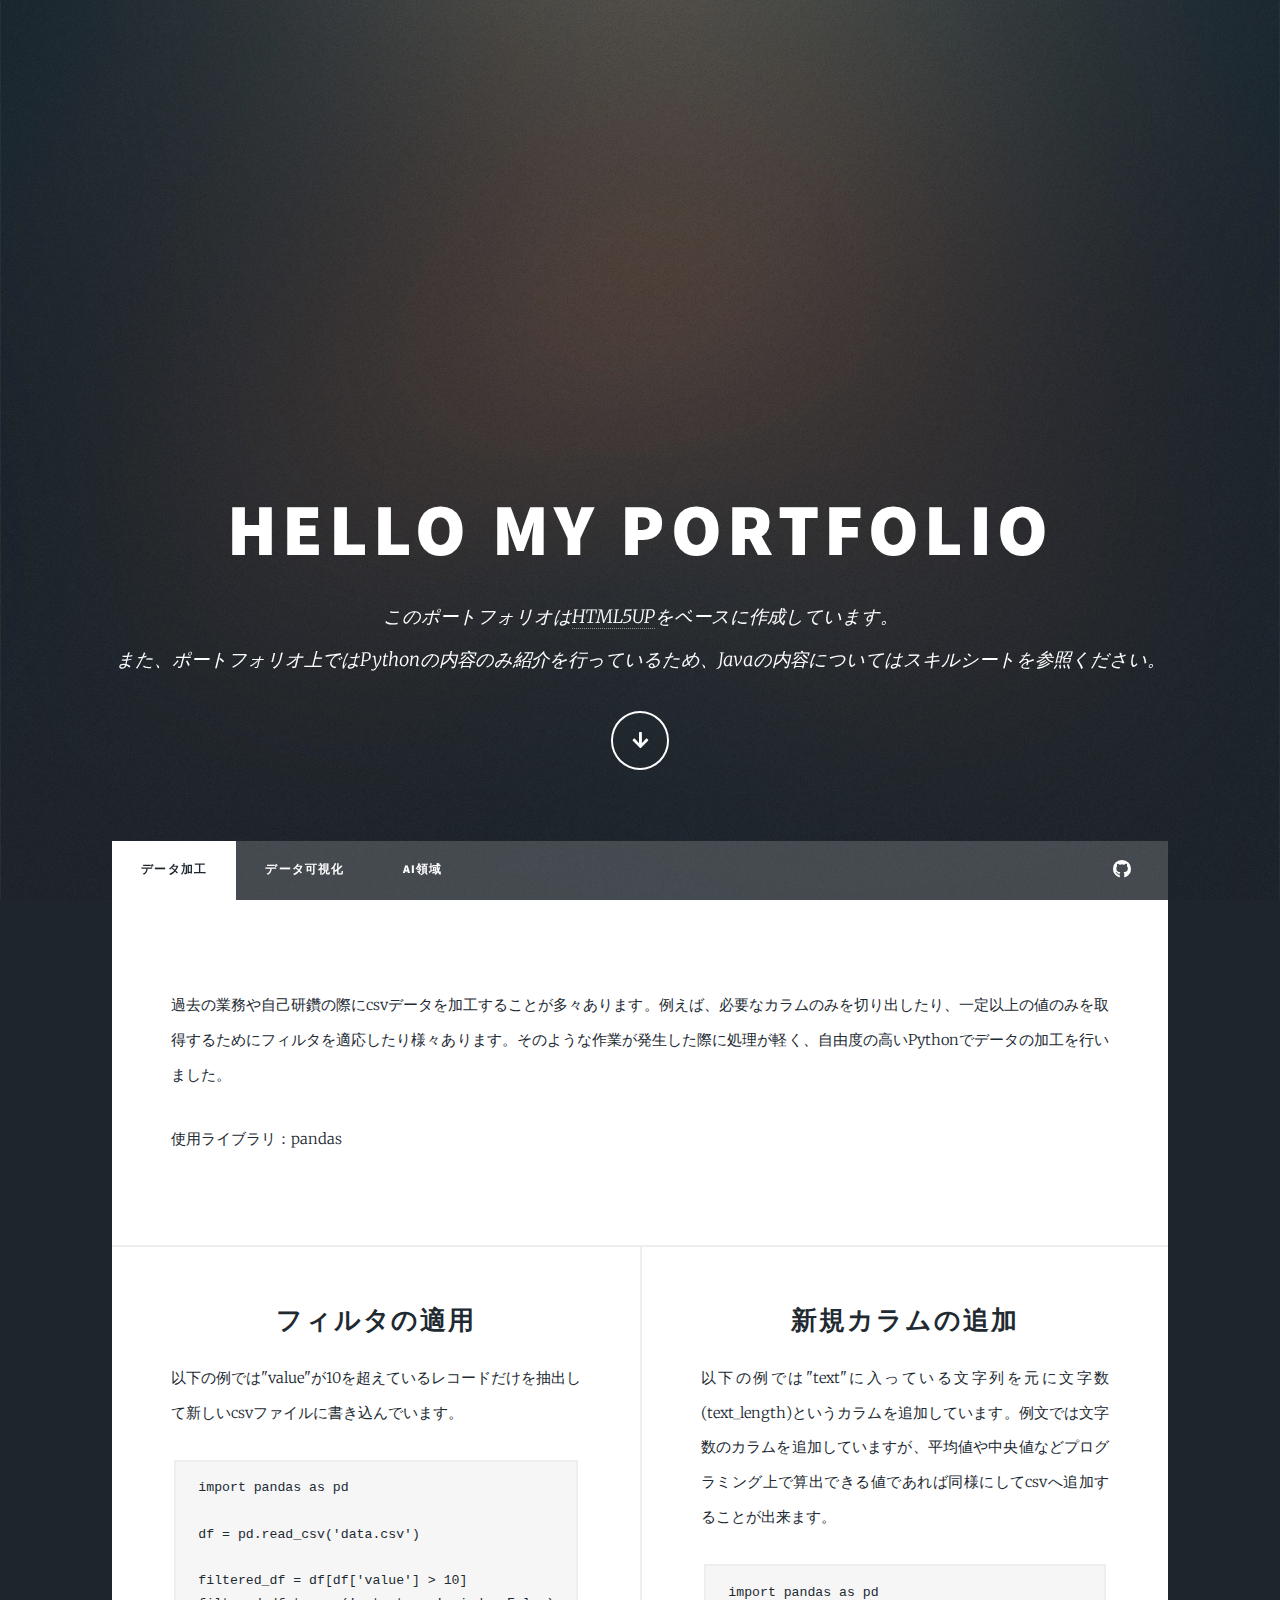
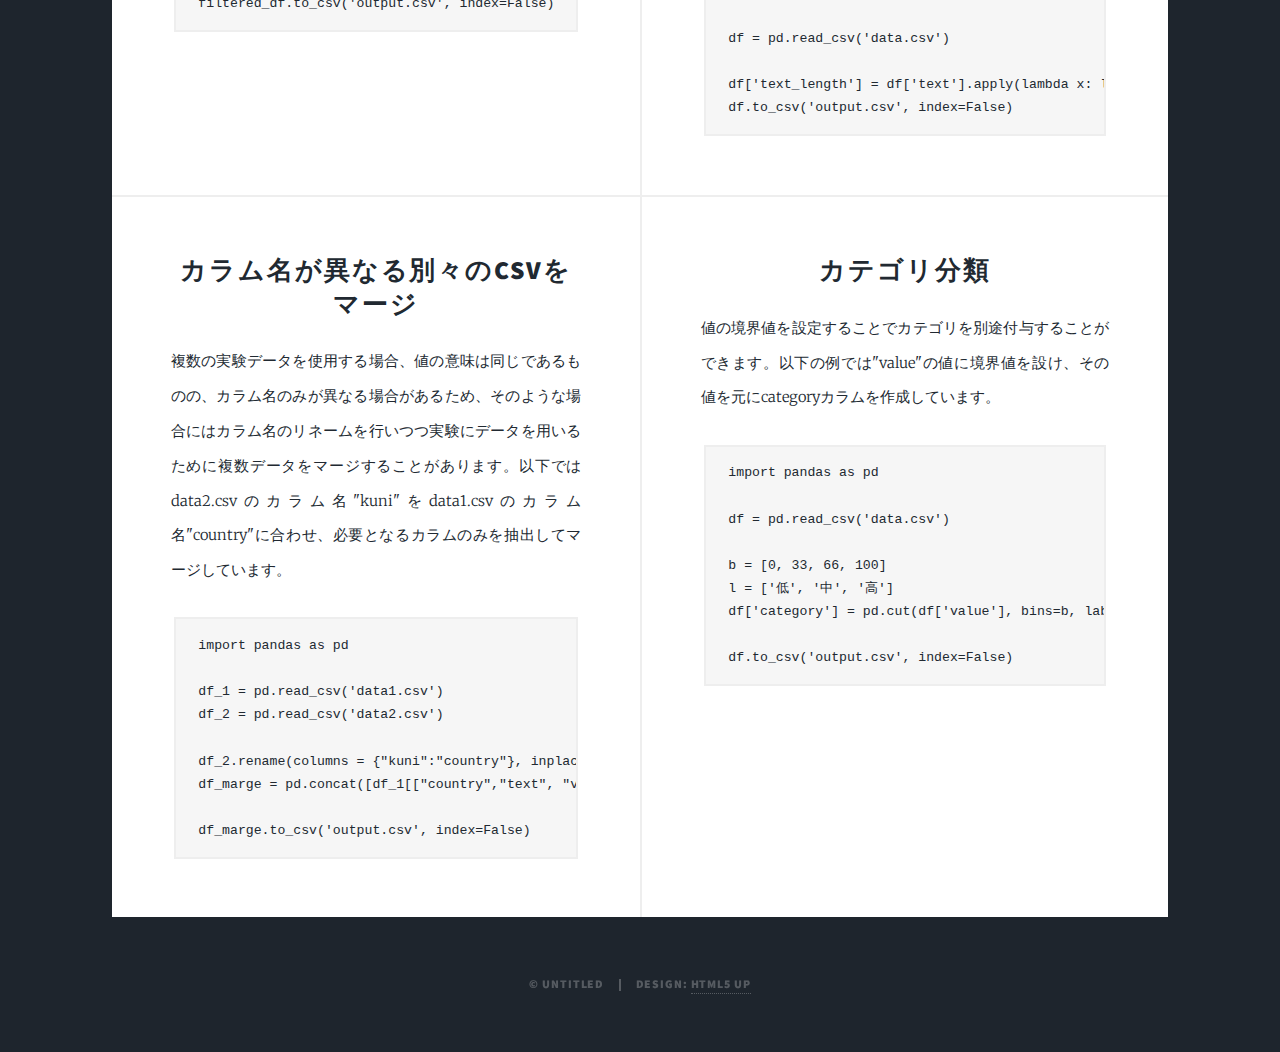
==== index.html @ 5f017a39 "Add files via upload" ====
<!DOCTYPE HTML>
<!--
	Massively by HTML5 UP
	html5up.net | @ajlkn
	Free for personal and commercial use under the CCA 3.0 license (html5up.net/license)
-->
<html>
	<head>
		<title>Massively by HTML5 UP</title>
		<meta charset="utf-8" />
		<meta name="viewport" content="width=device-width, initial-scale=1, user-scalable=no" />
		<link rel="stylesheet" href="assets/css/main.css" />
		<noscript><link rel="stylesheet" href="assets/css/noscript.css" /></noscript>
	</head>
	<body class="is-preload">

		<!-- Wrapper -->
			<div id="wrapper" class="fade-in">

				<!-- Intro -->
					<div id="intro">
						<h1>Hello my portfolio</h1>
						<p>このポートフォリオは<a href="https://html5up.net/">HTML5UP</a>をベースに作成しています。<br />
						また、ポートフォリオ上ではPythonの内容のみ紹介を行っているため、Javaの内容についてはスキルシートを参照ください。</p>
						<ul class="actions">
							<li><a href="#header" class="button icon solid solo fa-arrow-down scrolly">Continue</a></li>
						</ul>
					</div>

				<!-- Header -->
					<header id="header">
						<a href="index.html" class="logo">portfolio</a>
					</header>

				<!-- Nav -->
					<nav id="nav">
						<ul class="links">
							<li class="active"><a href="index.html">データ加工</a></li>
							<li><a href="generic.html">データ可視化</a></li>
							<li><a href="elements.html">AI領域</a></li>
						</ul>
						<ul class="icons">
							<li><a href="https://github.com/key410" class="icon brands fa-github"><span class="label">GitHub</span></a></li>
						</ul>
					</nav>

				<!-- Main -->
					<div id="main">
						<!-- Post -->
							<section class="post">
								<p>過去の業務や自己研鑽の際にcsvデータを加工することが多々あります。例えば、必要なカラムのみを切り出したり、一定以上の値のみを取得するためにフィルタを適応したり様々あります。そのような作業が発生した際に処理が軽く、自由度の高いPythonでデータの加工を行いました。</p>
								<p>使用ライブラリ：pandas</p>
							</section>
							<section class="posts">
								<article>
									<header>
										<h2>フィルタの適用</h2>
									</header>
									<p>以下の例では"value"が10を超えているレコードだけを抽出して新しいcsvファイルに書き込んでいます。</p>
									<pre><code>import pandas as pd

df = pd.read_csv('data.csv')

filtered_df = df[df['value'] > 10]
filtered_df.to_csv('output.csv', index=False)</code></pre>
								</article>
								<article>
									<header>
										<h2>新規カラムの追加</h2>
									</header>
									<p>以下の例では"text"に入っている文字列を元に文字数(text_length)というカラムを追加しています。例文では文字数のカラムを追加していますが、平均値や中央値などプログラミング上で算出できる値であれば同様にしてcsvへ追加することが出来ます。</p>
									<pre><code>import pandas as pd

df = pd.read_csv('data.csv')

df['text_length'] = df['text'].apply(lambda x: len(str(x)))
df.to_csv('output.csv', index=False)</code></pre>
								</article>
								<article>
									<header>
										<h2>カラム名が異なる別々のcsvをマージ</h2>
									</header>
									<p>複数の実験データを使用する場合、値の意味は同じであるものの、カラム名のみが異なる場合があるため、そのような場合にはカラム名のリネームを行いつつ実験にデータを用いるために複数データをマージすることがあります。以下ではdata2.csvのカラム名"kuni"をdata1.csvのカラム名"country"に合わせ、必要となるカラムのみを抽出してマージしています。</p>
									<pre><code>import pandas as pd

df_1 = pd.read_csv('data1.csv')
df_2 = pd.read_csv('data2.csv')

df_2.rename(columns = {"kuni":"country"}, inplace=True)
df_marge = pd.concat([df_1[["country","text", "value"]], df_2[["country","text", "value"]]])

df_marge.to_csv('output.csv', index=False)</code></pre>
								</article>
								<article>
									<header>
										<h2>カテゴリ分類</h2>
									</header>
									<p>値の境界値を設定することでカテゴリを別途付与することができます。以下の例では"value"の値に境界値を設け、その値を元にcategoryカラムを作成しています。</p>
									<pre><code>import pandas as pd

df = pd.read_csv('data.csv')

b = [0, 33, 66, 100]
l = ['低', '中', '高']
df['category'] = pd.cut(df['value'], bins=b, labels=l, include_lowest=True)

df.to_csv('output.csv', index=False)</code></pre>
								</article>
							</section>
					</div>


				<!-- Copyright -->
					<div id="copyright">
						<ul><li>&copy; Untitled</li><li>Design: <a href="https://html5up.net">HTML5 UP</a></li></ul>
					</div>

			</div>

		<!-- Scripts -->
			<script src="assets/js/jquery.min.js"></script>
			<script src="assets/js/jquery.scrollex.min.js"></script>
			<script src="assets/js/jquery.scrolly.min.js"></script>
			<script src="assets/js/browser.min.js"></script>
			<script src="assets/js/breakpoints.min.js"></script>
			<script src="assets/js/util.js"></script>
			<script src="assets/js/main.js"></script>

	</body>
</html>
---- assets/css/main.css ----
@import url(fontawesome-all.min.css);
@import url("https://fonts.googleapis.com/css?family=Merriweather:300,700,300italic,700italic|Source+Sans+Pro:900");

/*
	Massively by HTML5 UP
	html5up.net | @ajlkn
	Free for personal and commercial use under the CCA 3.0 license (html5up.net/license)
*/

html, body, div, span, applet, object,
iframe, h1, h2, h3, h4, h5, h6, p, blockquote,
pre, a, abbr, acronym, address, big, cite,
code, del, dfn, em, img, ins, kbd, q, s, samp,
small, strike, strong, sub, sup, tt, var, b,
u, i, center, dl, dt, dd, ol, ul, li, fieldset,
form, label, legend, table, caption, tbody,
tfoot, thead, tr, th, td, article, aside,
canvas, details, embed, figure, figcaption,
footer, header, hgroup, menu, nav, output, ruby,
section, summary, time, mark, audio, video {
	margin: 0;
	padding: 0;
	border: 0;
	font-size: 100%;
	font: inherit;
	vertical-align: baseline;}

article, aside, details, figcaption, figure,
footer, header, hgroup, menu, nav, section {
	display: block;}

body {
	line-height: 1;
}

ol, ul {
	list-style: none;
}

blockquote, q {
	quotes: none;
}

	blockquote:before, blockquote:after, q:before, q:after {
		content: '';
		content: none;
	}

table {
	border-collapse: collapse;
	border-spacing: 0;
}

body {
	-webkit-text-size-adjust: none;
}

mark {
	background-color: transparent;
	color: inherit;
}

input::-moz-focus-inner {
	border: 0;
	padding: 0;
}

input, select, textarea {
	-moz-appearance: none;
	-webkit-appearance: none;
	-ms-appearance: none;
	appearance: none;
}

/* Basic */

	@-ms-viewport {
		width: device-width;
	}

	body {
		-ms-overflow-style: scrollbar;
	}

	@media screen and (max-width: 480px) {

		html, body {
			min-width: 320px;
		}

	}

	html {
		box-sizing: border-box;
	}

	*, *:before, *:after {
		box-sizing: inherit;
	}

	body {
		background-color: #1e252d;
	}

		body.is-preload *, body.is-preload *:before, body.is-preload *:after {
			-moz-animation: none !important;
			-webkit-animation: none !important;
			-ms-animation: none !important;
			animation: none !important;
			-moz-transition: none !important;
			-webkit-transition: none !important;
			-ms-transition: none !important;
			transition: none !important;
		}

/* Type */

	html {
		font-size: 16pt;
	}

		@media screen and (max-width: 1680px) {

			html {
				font-size: 12pt;
			}

		}

		@media screen and (max-width: 1280px) {

			html {
				font-size: 11pt;
			}

		}

		@media screen and (max-width: 360px) {

			html {
				font-size: 10pt;
			}

		}

	body {
		color: #212931;
	}

	body, input, select, textarea {
		font-family: "Merriweather", Georgia, serif;
		font-weight: 300;
		font-size: 1rem;
		line-height: 2.375;
	}

	a {
		-moz-transition: color 0.2s ease-in-out, background-color 0.2s ease-in-out, border-color 0.2s ease-in-out, box-shadow 0.2s ease-in-out;
		-webkit-transition: color 0.2s ease-in-out, background-color 0.2s ease-in-out, border-color 0.2s ease-in-out, box-shadow 0.2s ease-in-out;
		-ms-transition: color 0.2s ease-in-out, background-color 0.2s ease-in-out, border-color 0.2s ease-in-out, box-shadow 0.2s ease-in-out;
		transition: color 0.2s ease-in-out, background-color 0.2s ease-in-out, border-color 0.2s ease-in-out, box-shadow 0.2s ease-in-out;
		border-bottom: dotted 1px;
		text-decoration: none;
	}

		a:hover {
			border-bottom-color: transparent;
		}

	strong, b {
		font-weight: 600;
	}

	em, i {
		font-style: italic;
	}

	p {
		text-align: justify;
		margin: 0 0 2rem 0;
	}

	h1, h2, h3, h4, h5, h6 {
		font-family: "Source Sans Pro", Helvetica, sans-serif;
		font-weight: 900;
		line-height: 1.5;
		letter-spacing: 0.075em;
		text-transform: uppercase;
		margin: 0 0 1rem 0;
	}

		h1 a, h2 a, h3 a, h4 a, h5 a, h6 a {
			border-bottom: 0;
			color: inherit;
			text-decoration: none;
		}

	h1 {
		font-size: 4rem;
		line-height: 1.1;
		margin: 0 0 2rem 0;
	}

	h2 {
		font-size: 1.75rem;
		line-height: 1.3;
		margin: 0 0 1.5rem 0;
	}

	h3 {
		font-size: 1.25rem;
		margin: 0 0 1.5rem 0;
	}

	h4 {
		font-size: 1rem;
	}

	h5 {
		font-size: 0.9rem;
	}

	h6 {
		font-size: 0.8rem;
	}

	sub {
		font-size: 0.8rem;
		position: relative;
		top: 0.5rem;
	}

	sup {
		font-size: 0.8rem;
		position: relative;
		top: -0.5rem;
	}

	blockquote {
		border-left: solid 4px;
		font-style: italic;
		margin: 0 0 2rem 0;
		padding: 0.5rem 0 0.5rem 2rem;
	}

	code {
		border: solid 2px;
		font-family: "Courier New", monospace;
		font-size: 0.9rem;
		margin: 0 0.25rem;
		padding: 0.25rem 0.65rem;
	}

	pre {
		-webkit-overflow-scrolling: touch;
		font-family: "Courier New", monospace;
		font-size: 0.9rem;
		margin: 0 0 2rem 0;
	}

		pre code {
			display: block;
			line-height: 1.75;
			padding: 1rem 1.5rem;
			overflow-x: auto;
			text-align: left;
		}

	hr {
		border: 0;
		border-bottom: solid 2px;
		margin: 3rem 0;
	}

		hr.major {
			margin: 5rem 0;
		}

	.align-left {
		text-align: left;
	}

	.align-center {
		text-align: center;
	}

	.align-right {
		text-align: right;
	}

	input, select, textarea {
		color: #212931;
	}

	a {
		color: #212931;
		border-bottom-color: rgba(33, 41, 49, 0.5);
	}

		a:hover {
			border-bottom-color: transparent;
			color: #18bfef !important;
		}

	strong, b {
		color: #212931;
	}

	h1, h2, h3, h4, h5, h6 {
		color: #212931;
	}

	blockquote {
		border-left-color: #eeeeee;
	}

	code {
		background: rgba(220, 220, 220, 0.25);
		border-color: #eeeeee;
	}

	hr {
		border-bottom-color: #eeeeee;
	}

/* Row */

	.row {
		display: flex;
		flex-wrap: wrap;
		box-sizing: border-box;
		align-items: stretch;
	}

		.row > * {
			box-sizing: border-box;
		}

		.row.gtr-uniform > * > :last-child {
			margin-bottom: 0;
		}

		.row.aln-left {
			justify-content: flex-start;
		}

		.row.aln-center {
			justify-content: center;
		}

		.row.aln-right {
			justify-content: flex-end;
		}

		.row.aln-top {
			align-items: flex-start;
		}

		.row.aln-middle {
			align-items: center;
		}

		.row.aln-bottom {
			align-items: flex-end;
		}

		.row > .imp {
			order: -1;
		}

		.row > .col-1 {
			width: 8.33333%;
		}

		.row > .off-1 {
			margin-left: 8.33333%;
		}

		.row > .col-2 {
			width: 16.66667%;
		}

		.row > .off-2 {
			margin-left: 16.66667%;
		}

		.row > .col-3 {
			width: 25%;
		}

		.row > .off-3 {
			margin-left: 25%;
		}

		.row > .col-4 {
			width: 33.33333%;
		}

		.row > .off-4 {
			margin-left: 33.33333%;
		}

		.row > .col-5 {
			width: 41.66667%;
		}

		.row > .off-5 {
			margin-left: 41.66667%;
		}

		.row > .col-6 {
			width: 50%;
		}

		.row > .off-6 {
			margin-left: 50%;
		}

		.row > .col-7 {
			width: 58.33333%;
		}

		.row > .off-7 {
			margin-left: 58.33333%;
		}

		.row > .col-8 {
			width: 66.66667%;
		}

		.row > .off-8 {
			margin-left: 66.66667%;
		}

		.row > .col-9 {
			width: 75%;
		}

		.row > .off-9 {
			margin-left: 75%;
		}

		.row > .col-10 {
			width: 83.33333%;
		}

		.row > .off-10 {
			margin-left: 83.33333%;
		}

		.row > .col-11 {
			width: 91.66667%;
		}

		.row > .off-11 {
			margin-left: 91.66667%;
		}

		.row > .col-12 {
			width: 100%;
		}

		.row > .off-12 {
			margin-left: 100%;
		}

		.row.gtr-0 {
			margin-top: 0;
			margin-left: 0rem;
		}

			.row.gtr-0 > * {
				padding: 0 0 0 0rem;
			}

			.row.gtr-0.gtr-uniform {
				margin-top: 0rem;
			}

				.row.gtr-0.gtr-uniform > * {
					padding-top: 0rem;
				}

		.row.gtr-25 {
			margin-top: 0;
			margin-left: -0.375rem;
		}

			.row.gtr-25 > * {
				padding: 0 0 0 0.375rem;
			}

			.row.gtr-25.gtr-uniform {
				margin-top: -0.375rem;
			}

				.row.gtr-25.gtr-uniform > * {
					padding-top: 0.375rem;
				}

		.row.gtr-50 {
			margin-top: 0;
			margin-left: -0.75rem;
		}

			.row.gtr-50 > * {
				padding: 0 0 0 0.75rem;
			}

			.row.gtr-50.gtr-uniform {
				margin-top: -0.75rem;
			}

				.row.gtr-50.gtr-uniform > * {
					padding-top: 0.75rem;
				}

		.row {
			margin-top: 0;
			margin-left: -1.5rem;
		}

			.row > * {
				padding: 0 0 0 1.5rem;
			}

			.row.gtr-uniform {
				margin-top: -1.5rem;
			}

				.row.gtr-uniform > * {
					padding-top: 1.5rem;
				}

		.row.gtr-150 {
			margin-top: 0;
			margin-left: -2.25rem;
		}

			.row.gtr-150 > * {
				padding: 0 0 0 2.25rem;
			}

			.row.gtr-150.gtr-uniform {
				margin-top: -2.25rem;
			}

				.row.gtr-150.gtr-uniform > * {
					padding-top: 2.25rem;
				}

		.row.gtr-200 {
			margin-top: 0;
			margin-left: -3rem;
		}

			.row.gtr-200 > * {
				padding: 0 0 0 3rem;
			}

			.row.gtr-200.gtr-uniform {
				margin-top: -3rem;
			}

				.row.gtr-200.gtr-uniform > * {
					padding-top: 3rem;
				}

		@media screen and (max-width: 1680px) {

			.row {
				display: flex;
				flex-wrap: wrap;
				box-sizing: border-box;
				align-items: stretch;
			}

				.row > * {
					box-sizing: border-box;
				}

				.row.gtr-uniform > * > :last-child {
					margin-bottom: 0;
				}

				.row.aln-left {
					justify-content: flex-start;
				}

				.row.aln-center {
					justify-content: center;
				}

				.row.aln-right {
					justify-content: flex-end;
				}

				.row.aln-top {
					align-items: flex-start;
				}

				.row.aln-middle {
					align-items: center;
				}

				.row.aln-bottom {
					align-items: flex-end;
				}

				.row > .imp-xlarge {
					order: -1;
				}

				.row > .col-1-xlarge {
					width: 8.33333%;
				}

				.row > .off-1-xlarge {
					margin-left: 8.33333%;
				}

				.row > .col-2-xlarge {
					width: 16.66667%;
				}

				.row > .off-2-xlarge {
					margin-left: 16.66667%;
				}

				.row > .col-3-xlarge {
					width: 25%;
				}

				.row > .off-3-xlarge {
					margin-left: 25%;
				}

				.row > .col-4-xlarge {
					width: 33.33333%;
				}

				.row > .off-4-xlarge {
					margin-left: 33.33333%;
				}

				.row > .col-5-xlarge {
					width: 41.66667%;
				}

				.row > .off-5-xlarge {
					margin-left: 41.66667%;
				}

				.row > .col-6-xlarge {
					width: 50%;
				}

				.row > .off-6-xlarge {
					margin-left: 50%;
				}

				.row > .col-7-xlarge {
					width: 58.33333%;
				}

				.row > .off-7-xlarge {
					margin-left: 58.33333%;
				}

				.row > .col-8-xlarge {
					width: 66.66667%;
				}

				.row > .off-8-xlarge {
					margin-left: 66.66667%;
				}

				.row > .col-9-xlarge {
					width: 75%;
				}

				.row > .off-9-xlarge {
					margin-left: 75%;
				}

				.row > .col-10-xlarge {
					width: 83.33333%;
				}

				.row > .off-10-xlarge {
					margin-left: 83.33333%;
				}

				.row > .col-11-xlarge {
					width: 91.66667%;
				}

				.row > .off-11-xlarge {
					margin-left: 91.66667%;
				}

				.row > .col-12-xlarge {
					width: 100%;
				}

				.row > .off-12-xlarge {
					margin-left: 100%;
				}

				.row.gtr-0 {
					margin-top: 0;
					margin-left: 0rem;
				}

					.row.gtr-0 > * {
						padding: 0 0 0 0rem;
					}

					.row.gtr-0.gtr-uniform {
						margin-top: 0rem;
					}

						.row.gtr-0.gtr-uniform > * {
							padding-top: 0rem;
						}

				.row.gtr-25 {
					margin-top: 0;
					margin-left: -0.375rem;
				}

					.row.gtr-25 > * {
						padding: 0 0 0 0.375rem;
					}

					.row.gtr-25.gtr-uniform {
						margin-top: -0.375rem;
					}

						.row.gtr-25.gtr-uniform > * {
							padding-top: 0.375rem;
						}

				.row.gtr-50 {
					margin-top: 0;
					margin-left: -0.75rem;
				}

					.row.gtr-50 > * {
						padding: 0 0 0 0.75rem;
					}

					.row.gtr-50.gtr-uniform {
						margin-top: -0.75rem;
					}

						.row.gtr-50.gtr-uniform > * {
							padding-top: 0.75rem;
						}

				.row {
					margin-top: 0;
					margin-left: -1.5rem;
				}

					.row > * {
						padding: 0 0 0 1.5rem;
					}

					.row.gtr-uniform {
						margin-top: -1.5rem;
					}

						.row.gtr-uniform > * {
							padding-top: 1.5rem;
						}

				.row.gtr-150 {
					margin-top: 0;
					margin-left: -2.25rem;
				}

					.row.gtr-150 > * {
						padding: 0 0 0 2.25rem;
					}

					.row.gtr-150.gtr-uniform {
						margin-top: -2.25rem;
					}

						.row.gtr-150.gtr-uniform > * {
							padding-top: 2.25rem;
						}

				.row.gtr-200 {
					margin-top: 0;
					margin-left: -3rem;
				}

					.row.gtr-200 > * {
						padding: 0 0 0 3rem;
					}

					.row.gtr-200.gtr-uniform {
						margin-top: -3rem;
					}

						.row.gtr-200.gtr-uniform > * {
							padding-top: 3rem;
						}

		}

		@media screen and (max-width: 1280px) {

			.row {
				display: flex;
				flex-wrap: wrap;
				box-sizing: border-box;
				align-items: stretch;
			}

				.row > * {
					box-sizing: border-box;
				}

				.row.gtr-uniform > * > :last-child {
					margin-bottom: 0;
				}

				.row.aln-left {
					justify-content: flex-start;
				}

				.row.aln-center {
					justify-content: center;
				}

				.row.aln-right {
					justify-content: flex-end;
				}

				.row.aln-top {
					align-items: flex-start;
				}

				.row.aln-middle {
					align-items: center;
				}

				.row.aln-bottom {
					align-items: flex-end;
				}

				.row > .imp-large {
					order: -1;
				}

				.row > .col-1-large {
					width: 8.33333%;
				}

				.row > .off-1-large {
					margin-left: 8.33333%;
				}

				.row > .col-2-large {
					width: 16.66667%;
				}

				.row > .off-2-large {
					margin-left: 16.66667%;
				}

				.row > .col-3-large {
					width: 25%;
				}

				.row > .off-3-large {
					margin-left: 25%;
				}

				.row > .col-4-large {
					width: 33.33333%;
				}

				.row > .off-4-large {
					margin-left: 33.33333%;
				}

				.row > .col-5-large {
					width: 41.66667%;
				}

				.row > .off-5-large {
					margin-left: 41.66667%;
				}

				.row > .col-6-large {
					width: 50%;
				}

				.row > .off-6-large {
					margin-left: 50%;
				}

				.row > .col-7-large {
					width: 58.33333%;
				}

				.row > .off-7-large {
					margin-left: 58.33333%;
				}

				.row > .col-8-large {
					width: 66.66667%;
				}

				.row > .off-8-large {
					margin-left: 66.66667%;
				}

				.row > .col-9-large {
					width: 75%;
				}

				.row > .off-9-large {
					margin-left: 75%;
				}

				.row > .col-10-large {
					width: 83.33333%;
				}

				.row > .off-10-large {
					margin-left: 83.33333%;
				}

				.row > .col-11-large {
					width: 91.66667%;
				}

				.row > .off-11-large {
					margin-left: 91.66667%;
				}

				.row > .col-12-large {
					width: 100%;
				}

				.row > .off-12-large {
					margin-left: 100%;
				}

				.row.gtr-0 {
					margin-top: 0;
					margin-left: 0rem;
				}

					.row.gtr-0 > * {
						padding: 0 0 0 0rem;
					}

					.row.gtr-0.gtr-uniform {
						margin-top: 0rem;
					}

						.row.gtr-0.gtr-uniform > * {
							padding-top: 0rem;
						}

				.row.gtr-25 {
					margin-top: 0;
					margin-left: -0.375rem;
				}

					.row.gtr-25 > * {
						padding: 0 0 0 0.375rem;
					}

					.row.gtr-25.gtr-uniform {
						margin-top: -0.375rem;
					}

						.row.gtr-25.gtr-uniform > * {
							padding-top: 0.375rem;
						}

				.row.gtr-50 {
					margin-top: 0;
					margin-left: -0.75rem;
				}

					.row.gtr-50 > * {
						padding: 0 0 0 0.75rem;
					}

					.row.gtr-50.gtr-uniform {
						margin-top: -0.75rem;
					}

						.row.gtr-50.gtr-uniform > * {
							padding-top: 0.75rem;
						}

				.row {
					margin-top: 0;
					margin-left: -1.5rem;
				}

					.row > * {
						padding: 0 0 0 1.5rem;
					}

					.row.gtr-uniform {
						margin-top: -1.5rem;
					}

						.row.gtr-uniform > * {
							padding-top: 1.5rem;
						}

				.row.gtr-150 {
					margin-top: 0;
					margin-left: -2.25rem;
				}

					.row.gtr-150 > * {
						padding: 0 0 0 2.25rem;
					}

					.row.gtr-150.gtr-uniform {
						margin-top: -2.25rem;
					}

						.row.gtr-150.gtr-uniform > * {
							padding-top: 2.25rem;
						}

				.row.gtr-200 {
					margin-top: 0;
					margin-left: -3rem;
				}

					.row.gtr-200 > * {
						padding: 0 0 0 3rem;
					}

					.row.gtr-200.gtr-uniform {
						margin-top: -3rem;
					}

						.row.gtr-200.gtr-uniform > * {
							padding-top: 3rem;
						}

		}

		@media screen and (max-width: 980px) {

			.row {
				display: flex;
				flex-wrap: wrap;
				box-sizing: border-box;
				align-items: stretch;
			}

				.row > * {
					box-sizing: border-box;
				}

				.row.gtr-uniform > * > :last-child {
					margin-bottom: 0;
				}

				.row.aln-left {
					justify-content: flex-start;
				}

				.row.aln-center {
					justify-content: center;
				}

				.row.aln-right {
					justify-content: flex-end;
				}

				.row.aln-top {
					align-items: flex-start;
				}

				.row.aln-middle {
					align-items: center;
				}

				.row.aln-bottom {
					align-items: flex-end;
				}

				.row > .imp-medium {
					order: -1;
				}

				.row > .col-1-medium {
					width: 8.33333%;
				}

				.row > .off-1-medium {
					margin-left: 8.33333%;
				}

				.row > .col-2-medium {
					width: 16.66667%;
				}

				.row > .off-2-medium {
					margin-left: 16.66667%;
				}

				.row > .col-3-medium {
					width: 25%;
				}

				.row > .off-3-medium {
					margin-left: 25%;
				}

				.row > .col-4-medium {
					width: 33.33333%;
				}

				.row > .off-4-medium {
					margin-left: 33.33333%;
				}

				.row > .col-5-medium {
					width: 41.66667%;
				}

				.row > .off-5-medium {
					margin-left: 41.66667%;
				}

				.row > .col-6-medium {
					width: 50%;
				}

				.row > .off-6-medium {
					margin-left: 50%;
				}

				.row > .col-7-medium {
					width: 58.33333%;
				}

				.row > .off-7-medium {
					margin-left: 58.33333%;
				}

				.row > .col-8-medium {
					width: 66.66667%;
				}

				.row > .off-8-medium {
					margin-left: 66.66667%;
				}

				.row > .col-9-medium {
					width: 75%;
				}

				.row > .off-9-medium {
					margin-left: 75%;
				}

				.row > .col-10-medium {
					width: 83.33333%;
				}

				.row > .off-10-medium {
					margin-left: 83.33333%;
				}

				.row > .col-11-medium {
					width: 91.66667%;
				}

				.row > .off-11-medium {
					margin-left: 91.66667%;
				}

				.row > .col-12-medium {
					width: 100%;
				}

				.row > .off-12-medium {
					margin-left: 100%;
				}

				.row.gtr-0 {
					margin-top: 0;
					margin-left: 0rem;
				}

					.row.gtr-0 > * {
						padding: 0 0 0 0rem;
					}

					.row.gtr-0.gtr-uniform {
						margin-top: 0rem;
					}

						.row.gtr-0.gtr-uniform > * {
							padding-top: 0rem;
						}

				.row.gtr-25 {
					margin-top: 0;
					margin-left: -0.375rem;
				}

					.row.gtr-25 > * {
						padding: 0 0 0 0.375rem;
					}

					.row.gtr-25.gtr-uniform {
						margin-top: -0.375rem;
					}

						.row.gtr-25.gtr-uniform > * {
							padding-top: 0.375rem;
						}

				.row.gtr-50 {
					margin-top: 0;
					margin-left: -0.75rem;
				}

					.row.gtr-50 > * {
						padding: 0 0 0 0.75rem;
					}

					.row.gtr-50.gtr-uniform {
						margin-top: -0.75rem;
					}

						.row.gtr-50.gtr-uniform > * {
							padding-top: 0.75rem;
						}

				.row {
					margin-top: 0;
					margin-left: -1.5rem;
				}

					.row > * {
						padding: 0 0 0 1.5rem;
					}

					.row.gtr-uniform {
						margin-top: -1.5rem;
					}

						.row.gtr-uniform > * {
							padding-top: 1.5rem;
						}

				.row.gtr-150 {
					margin-top: 0;
					margin-left: -2.25rem;
				}

					.row.gtr-150 > * {
						padding: 0 0 0 2.25rem;
					}

					.row.gtr-150.gtr-uniform {
						margin-top: -2.25rem;
					}

						.row.gtr-150.gtr-uniform > * {
							padding-top: 2.25rem;
						}

				.row.gtr-200 {
					margin-top: 0;
					margin-left: -3rem;
				}

					.row.gtr-200 > * {
						padding: 0 0 0 3rem;
					}

					.row.gtr-200.gtr-uniform {
						margin-top: -3rem;
					}

						.row.gtr-200.gtr-uniform > * {
							padding-top: 3rem;
						}

		}

		@media screen and (max-width: 736px) {

			.row {
				display: flex;
				flex-wrap: wrap;
				box-sizing: border-box;
				align-items: stretch;
			}

				.row > * {
					box-sizing: border-box;
				}

				.row.gtr-uniform > * > :last-child {
					margin-bottom: 0;
				}

				.row.aln-left {
					justify-content: flex-start;
				}

				.row.aln-center {
					justify-content: center;
				}

				.row.aln-right {
					justify-content: flex-end;
				}

				.row.aln-top {
					align-items: flex-start;
				}

				.row.aln-middle {
					align-items: center;
				}

				.row.aln-bottom {
					align-items: flex-end;
				}

				.row > .imp-small {
					order: -1;
				}

				.row > .col-1-small {
					width: 8.33333%;
				}

				.row > .off-1-small {
					margin-left: 8.33333%;
				}

				.row > .col-2-small {
					width: 16.66667%;
				}

				.row > .off-2-small {
					margin-left: 16.66667%;
				}

				.row > .col-3-small {
					width: 25%;
				}

				.row > .off-3-small {
					margin-left: 25%;
				}

				.row > .col-4-small {
					width: 33.33333%;
				}

				.row > .off-4-small {
					margin-left: 33.33333%;
				}

				.row > .col-5-small {
					width: 41.66667%;
				}

				.row > .off-5-small {
					margin-left: 41.66667%;
				}

				.row > .col-6-small {
					width: 50%;
				}

				.row > .off-6-small {
					margin-left: 50%;
				}

				.row > .col-7-small {
					width: 58.33333%;
				}

				.row > .off-7-small {
					margin-left: 58.33333%;
				}

				.row > .col-8-small {
					width: 66.66667%;
				}

				.row > .off-8-small {
					margin-left: 66.66667%;
				}

				.row > .col-9-small {
					width: 75%;
				}

				.row > .off-9-small {
					margin-left: 75%;
				}

				.row > .col-10-small {
					width: 83.33333%;
				}

				.row > .off-10-small {
					margin-left: 83.33333%;
				}

				.row > .col-11-small {
					width: 91.66667%;
				}

				.row > .off-11-small {
					margin-left: 91.66667%;
				}

				.row > .col-12-small {
					width: 100%;
				}

				.row > .off-12-small {
					margin-left: 100%;
				}

				.row.gtr-0 {
					margin-top: 0;
					margin-left: 0rem;
				}

					.row.gtr-0 > * {
						padding: 0 0 0 0rem;
					}

					.row.gtr-0.gtr-uniform {
						margin-top: 0rem;
					}

						.row.gtr-0.gtr-uniform > * {
							padding-top: 0rem;
						}

				.row.gtr-25 {
					margin-top: 0;
					margin-left: -0.375rem;
				}

					.row.gtr-25 > * {
						padding: 0 0 0 0.375rem;
					}

					.row.gtr-25.gtr-uniform {
						margin-top: -0.375rem;
					}

						.row.gtr-25.gtr-uniform > * {
							padding-top: 0.375rem;
						}

				.row.gtr-50 {
					margin-top: 0;
					margin-left: -0.75rem;
				}

					.row.gtr-50 > * {
						padding: 0 0 0 0.75rem;
					}

					.row.gtr-50.gtr-uniform {
						margin-top: -0.75rem;
					}

						.row.gtr-50.gtr-uniform > * {
							padding-top: 0.75rem;
						}

				.row {
					margin-top: 0;
					margin-left: -1.5rem;
				}

					.row > * {
						padding: 0 0 0 1.5rem;
					}

					.row.gtr-uniform {
						margin-top: -1.5rem;
					}

						.row.gtr-uniform > * {
							padding-top: 1.5rem;
						}

				.row.gtr-150 {
					margin-top: 0;
					margin-left: -2.25rem;
				}

					.row.gtr-150 > * {
						padding: 0 0 0 2.25rem;
					}

					.row.gtr-150.gtr-uniform {
						margin-top: -2.25rem;
					}

						.row.gtr-150.gtr-uniform > * {
							padding-top: 2.25rem;
						}

				.row.gtr-200 {
					margin-top: 0;
					margin-left: -3rem;
				}

					.row.gtr-200 > * {
						padding: 0 0 0 3rem;
					}

					.row.gtr-200.gtr-uniform {
						margin-top: -3rem;
					}

						.row.gtr-200.gtr-uniform > * {
							padding-top: 3rem;
						}

		}

		@media screen and (max-width: 480px) {

			.row {
				display: flex;
				flex-wrap: wrap;
				box-sizing: border-box;
				align-items: stretch;
			}

				.row > * {
					box-sizing: border-box;
				}

				.row.gtr-uniform > * > :last-child {
					margin-bottom: 0;
				}

				.row.aln-left {
					justify-content: flex-start;
				}

				.row.aln-center {
					justify-content: center;
				}

				.row.aln-right {
					justify-content: flex-end;
				}

				.row.aln-top {
					align-items: flex-start;
				}

				.row.aln-middle {
					align-items: center;
				}

				.row.aln-bottom {
					align-items: flex-end;
				}

				.row > .imp-xsmall {
					order: -1;
				}

				.row > .col-1-xsmall {
					width: 8.33333%;
				}

				.row > .off-1-xsmall {
					margin-left: 8.33333%;
				}

				.row > .col-2-xsmall {
					width: 16.66667%;
				}

				.row > .off-2-xsmall {
					margin-left: 16.66667%;
				}

				.row > .col-3-xsmall {
					width: 25%;
				}

				.row > .off-3-xsmall {
					margin-left: 25%;
				}

				.row > .col-4-xsmall {
					width: 33.33333%;
				}

				.row > .off-4-xsmall {
					margin-left: 33.33333%;
				}

				.row > .col-5-xsmall {
					width: 41.66667%;
				}

				.row > .off-5-xsmall {
					margin-left: 41.66667%;
				}

				.row > .col-6-xsmall {
					width: 50%;
				}

				.row > .off-6-xsmall {
					margin-left: 50%;
				}

				.row > .col-7-xsmall {
					width: 58.33333%;
				}

				.row > .off-7-xsmall {
					margin-left: 58.33333%;
				}

				.row > .col-8-xsmall {
					width: 66.66667%;
				}

				.row > .off-8-xsmall {
					margin-left: 66.66667%;
				}

				.row > .col-9-xsmall {
					width: 75%;
				}

				.row > .off-9-xsmall {
					margin-left: 75%;
				}

				.row > .col-10-xsmall {
					width: 83.33333%;
				}

				.row > .off-10-xsmall {
					margin-left: 83.33333%;
				}

				.row > .col-11-xsmall {
					width: 91.66667%;
				}

				.row > .off-11-xsmall {
					margin-left: 91.66667%;
				}

				.row > .col-12-xsmall {
					width: 100%;
				}

				.row > .off-12-xsmall {
					margin-left: 100%;
				}

				.row.gtr-0 {
					margin-top: 0;
					margin-left: 0rem;
				}

					.row.gtr-0 > * {
						padding: 0 0 0 0rem;
					}

					.row.gtr-0.gtr-uniform {
						margin-top: 0rem;
					}

						.row.gtr-0.gtr-uniform > * {
							padding-top: 0rem;
						}

				.row.gtr-25 {
					margin-top: 0;
					margin-left: -0.375rem;
				}

					.row.gtr-25 > * {
						padding: 0 0 0 0.375rem;
					}

					.row.gtr-25.gtr-uniform {
						margin-top: -0.375rem;
					}

						.row.gtr-25.gtr-uniform > * {
							padding-top: 0.375rem;
						}

				.row.gtr-50 {
					margin-top: 0;
					margin-left: -0.75rem;
				}

					.row.gtr-50 > * {
						padding: 0 0 0 0.75rem;
					}

					.row.gtr-50.gtr-uniform {
						margin-top: -0.75rem;
					}

						.row.gtr-50.gtr-uniform > * {
							padding-top: 0.75rem;
						}

				.row {
					margin-top: 0;
					margin-left: -1.5rem;
				}

					.row > * {
						padding: 0 0 0 1.5rem;
					}

					.row.gtr-uniform {
						margin-top: -1.5rem;
					}

						.row.gtr-uniform > * {
							padding-top: 1.5rem;
						}

				.row.gtr-150 {
					margin-top: 0;
					margin-left: -2.25rem;
				}

					.row.gtr-150 > * {
						padding: 0 0 0 2.25rem;
					}

					.row.gtr-150.gtr-uniform {
						margin-top: -2.25rem;
					}

						.row.gtr-150.gtr-uniform > * {
							padding-top: 2.25rem;
						}

				.row.gtr-200 {
					margin-top: 0;
					margin-left: -3rem;
				}

					.row.gtr-200 > * {
						padding: 0 0 0 3rem;
					}

					.row.gtr-200.gtr-uniform {
						margin-top: -3rem;
					}

						.row.gtr-200.gtr-uniform > * {
							padding-top: 3rem;
						}

		}

		@media screen and (max-width: 360px) {

			.row {
				display: flex;
				flex-wrap: wrap;
				box-sizing: border-box;
				align-items: stretch;
			}

				.row > * {
					box-sizing: border-box;
				}

				.row.gtr-uniform > * > :last-child {
					margin-bottom: 0;
				}

				.row.aln-left {
					justify-content: flex-start;
				}

				.row.aln-center {
					justify-content: center;
				}

				.row.aln-right {
					justify-content: flex-end;
				}

				.row.aln-top {
					align-items: flex-start;
				}

				.row.aln-middle {
					align-items: center;
				}

				.row.aln-bottom {
					align-items: flex-end;
				}

				.row > .imp-xxsmall {
					order: -1;
				}

				.row > .col-1-xxsmall {
					width: 8.33333%;
				}

				.row > .off-1-xxsmall {
					margin-left: 8.33333%;
				}

				.row > .col-2-xxsmall {
					width: 16.66667%;
				}

				.row > .off-2-xxsmall {
					margin-left: 16.66667%;
				}

				.row > .col-3-xxsmall {
					width: 25%;
				}

				.row > .off-3-xxsmall {
					margin-left: 25%;
				}

				.row > .col-4-xxsmall {
					width: 33.33333%;
				}

				.row > .off-4-xxsmall {
					margin-left: 33.33333%;
				}

				.row > .col-5-xxsmall {
					width: 41.66667%;
				}

				.row > .off-5-xxsmall {
					margin-left: 41.66667%;
				}

				.row > .col-6-xxsmall {
					width: 50%;
				}

				.row > .off-6-xxsmall {
					margin-left: 50%;
				}

				.row > .col-7-xxsmall {
					width: 58.33333%;
				}

				.row > .off-7-xxsmall {
					margin-left: 58.33333%;
				}

				.row > .col-8-xxsmall {
					width: 66.66667%;
				}

				.row > .off-8-xxsmall {
					margin-left: 66.66667%;
				}

				.row > .col-9-xxsmall {
					width: 75%;
				}

				.row > .off-9-xxsmall {
					margin-left: 75%;
				}

				.row > .col-10-xxsmall {
					width: 83.33333%;
				}

				.row > .off-10-xxsmall {
					margin-left: 83.33333%;
				}

				.row > .col-11-xxsmall {
					width: 91.66667%;
				}

				.row > .off-11-xxsmall {
					margin-left: 91.66667%;
				}

				.row > .col-12-xxsmall {
					width: 100%;
				}

				.row > .off-12-xxsmall {
					margin-left: 100%;
				}

				.row.gtr-0 {
					margin-top: 0;
					margin-left: 0rem;
				}

					.row.gtr-0 > * {
						padding: 0 0 0 0rem;
					}

					.row.gtr-0.gtr-uniform {
						margin-top: 0rem;
					}

						.row.gtr-0.gtr-uniform > * {
							padding-top: 0rem;
						}

				.row.gtr-25 {
					margin-top: 0;
					margin-left: -0.375rem;
				}

					.row.gtr-25 > * {
						padding: 0 0 0 0.375rem;
					}

					.row.gtr-25.gtr-uniform {
						margin-top: -0.375rem;
					}

						.row.gtr-25.gtr-uniform > * {
							padding-top: 0.375rem;
						}

				.row.gtr-50 {
					margin-top: 0;
					margin-left: -0.75rem;
				}

					.row.gtr-50 > * {
						padding: 0 0 0 0.75rem;
					}

					.row.gtr-50.gtr-uniform {
						margin-top: -0.75rem;
					}

						.row.gtr-50.gtr-uniform > * {
							padding-top: 0.75rem;
						}

				.row {
					margin-top: 0;
					margin-left: -1.5rem;
				}

					.row > * {
						padding: 0 0 0 1.5rem;
					}

					.row.gtr-uniform {
						margin-top: -1.5rem;
					}

						.row.gtr-uniform > * {
							padding-top: 1.5rem;
						}

				.row.gtr-150 {
					margin-top: 0;
					margin-left: -2.25rem;
				}

					.row.gtr-150 > * {
						padding: 0 0 0 2.25rem;
					}

					.row.gtr-150.gtr-uniform {
						margin-top: -2.25rem;
					}

						.row.gtr-150.gtr-uniform > * {
							padding-top: 2.25rem;
						}

				.row.gtr-200 {
					margin-top: 0;
					margin-left: -3rem;
				}

					.row.gtr-200 > * {
						padding: 0 0 0 3rem;
					}

					.row.gtr-200.gtr-uniform {
						margin-top: -3rem;
					}

						.row.gtr-200.gtr-uniform > * {
							padding-top: 3rem;
						}

		}

/* Box */

	.box {
		border: solid 2px;
		margin-bottom: 2rem;
		padding: 1.5rem;
	}

		.box > :last-child,
		.box > :last-child > :last-child,
		.box > :last-child > :last-child > :last-child {
			margin-bottom: 0;
		}

		.box.alt {
			border: 0;
			border-radius: 0;
			padding: 0;
		}

	.box {
		border-color: #eeeeee;
	}

/* Button */

	input[type="submit"],
	input[type="reset"],
	input[type="button"],
	button,
	.button {
		-moz-appearance: none;
		-webkit-appearance: none;
		-ms-appearance: none;
		appearance: none;
		-moz-transition: background-color 0.2s ease-in-out, box-shadow 0.2s ease-in-out, color 0.2s ease-in-out;
		-webkit-transition: background-color 0.2s ease-in-out, box-shadow 0.2s ease-in-out, color 0.2s ease-in-out;
		-ms-transition: background-color 0.2s ease-in-out, box-shadow 0.2s ease-in-out, color 0.2s ease-in-out;
		transition: background-color 0.2s ease-in-out, box-shadow 0.2s ease-in-out, color 0.2s ease-in-out;
		border: 0;
		border-radius: 0;
		cursor: pointer;
		display: inline-block;
		font-family: "Source Sans Pro", Helvetica, sans-serif;
		font-size: 0.8rem;
		font-weight: 900;
		letter-spacing: 0.075em;
		height: 3rem;
		line-height: 3rem;
		padding: 0 2rem;
		text-align: center;
		text-decoration: none;
		text-transform: uppercase;
		white-space: nowrap;
	}

		input[type="submit"].icon:before,
		input[type="reset"].icon:before,
		input[type="button"].icon:before,
		button.icon:before,
		.button.icon:before {
			margin-right: 0.5rem;
		}

		input[type="submit"].icon.solo,
		input[type="reset"].icon.solo,
		input[type="button"].icon.solo,
		button.icon.solo,
		.button.icon.solo {
			position: relative;
			width: 4rem;
			height: 4rem;
			line-height: 4rem;
			border-radius: 4rem;
			text-indent: 4rem;
			overflow: hidden;
			padding: 0;
			white-space: nowrap;
		}

			input[type="submit"].icon.solo:before,
			input[type="reset"].icon.solo:before,
			input[type="button"].icon.solo:before,
			button.icon.solo:before,
			.button.icon.solo:before {
				position: absolute;
				display: block;
				top: 0;
				left: 0;
				width: inherit;
				height: inherit;
				line-height: inherit;
				font-size: 1.25rem;
				margin-right: 0;
				text-align: center;
				text-indent: 0;
			}

		input[type="submit"].fit,
		input[type="reset"].fit,
		input[type="button"].fit,
		button.fit,
		.button.fit {
			width: 100%;
		}

		input[type="submit"].small,
		input[type="reset"].small,
		input[type="button"].small,
		button.small,
		.button.small {
			font-size: 0.7rem;
			height: 2.5rem;
			line-height: 2.5rem;
			padding: 0 1.5rem;
		}

		input[type="submit"].large,
		input[type="reset"].large,
		input[type="button"].large,
		button.large,
		.button.large {
			font-size: 0.9rem;
			height: 3.5rem;
			line-height: 3.5rem;
			padding: 0 2.75rem;
		}

		@media screen and (max-width: 980px) {

			input[type="submit"],
			input[type="reset"],
			input[type="button"],
			button,
			.button {
				font-size: 0.9rem;
				height: 3.25rem;
				line-height: 3.25rem;
			}

				input[type="submit"].large,
				input[type="reset"].large,
				input[type="button"].large,
				button.large,
				.button.large {
					font-size: 1rem;
					height: 3.75rem;
					line-height: 3.75rem;
				}

		}

		input[type="submit"].disabled, input[type="submit"]:disabled,
		input[type="reset"].disabled,
		input[type="reset"]:disabled,
		input[type="button"].disabled,
		input[type="button"]:disabled,
		button.disabled,
		button:disabled,
		.button.disabled,
		.button:disabled {
			pointer-events: none;
			opacity: 0.25;
		}

	input[type="submit"],
	input[type="reset"],
	input[type="button"],
	button,
	.button {
		background-color: transparent;
		box-shadow: inset 0 0 0 2px #212931;
		color: #212931 !important;
	}

		input[type="submit"]:hover,
		input[type="reset"]:hover,
		input[type="button"]:hover,
		button:hover,
		.button:hover {
			box-shadow: inset 0 0 0 2px #18bfef;
			color: #18bfef !important;
		}

		input[type="submit"].primary,
		input[type="reset"].primary,
		input[type="button"].primary,
		button.primary,
		.button.primary {
			background-color: #212931;
			box-shadow: none;
			color: #ffffff !important;
		}

			input[type="submit"].primary:hover,
			input[type="reset"].primary:hover,
			input[type="button"].primary:hover,
			button.primary:hover,
			.button.primary:hover {
				background-color: #18bfef;
			}

/* Form */

	form {
		margin: 0 0 2rem 0;
	}

		form > :last-child {
			margin-bottom: 0;
		}

		form > .fields {
			display: -moz-flex;
			display: -webkit-flex;
			display: -ms-flex;
			display: flex;
			-moz-flex-wrap: wrap;
			-webkit-flex-wrap: wrap;
			-ms-flex-wrap: wrap;
			flex-wrap: wrap;
			width: calc(100% + 3rem);
			margin: -1.5rem 0 2rem -1.5rem;
		}

			form > .fields > .field {
				-moz-flex-grow: 0;
				-webkit-flex-grow: 0;
				-ms-flex-grow: 0;
				flex-grow: 0;
				-moz-flex-shrink: 0;
				-webkit-flex-shrink: 0;
				-ms-flex-shrink: 0;
				flex-shrink: 0;
				padding: 1.5rem 0 0 1.5rem;
				width: calc(100% - 1.5rem);
			}

				form > .fields > .field.half {
					width: calc(50% - 0.75rem);
				}

				form > .fields > .field.third {
					width: calc(100%/3 - 0.5rem);
				}

				form > .fields > .field.quarter {
					width: calc(25% - 0.375rem);
				}

		@media screen and (max-width: 480px) {

			form > .fields {
				width: calc(100% + 3rem);
				margin: -1.5rem 0 2rem -1.5rem;
			}

				form > .fields > .field {
					padding: 1.5rem 0 0 1.5rem;
					width: calc(100% - 1.5rem);
				}

					form > .fields > .field.half {
						width: calc(100% - 1.5rem);
					}

					form > .fields > .field.third {
						width: calc(100% - 1.5rem);
					}

					form > .fields > .field.quarter {
						width: calc(100% - 1.5rem);
					}

		}

	label {
		display: block;
		font-family: "Source Sans Pro", Helvetica, sans-serif;
		font-weight: 900;
		line-height: 1.5;
		letter-spacing: 0.075em;
		font-size: 0.8rem;
		text-transform: uppercase;
		margin: 0 0 0.75rem 0;
	}

		@media screen and (max-width: 980px) {

			label {
				font-size: 0.9rem;
			}

		}

	input[type="text"],
	input[type="password"],
	input[type="email"],
	select,
	textarea {
		-moz-appearance: none;
		-webkit-appearance: none;
		-ms-appearance: none;
		appearance: none;
		background: transparent;
		border-radius: 0;
		border: solid 2px;
		color: inherit;
		display: block;
		outline: 0;
		padding: 0 1rem;
		text-decoration: none;
		width: 100%;
	}

		input[type="text"]:invalid,
		input[type="password"]:invalid,
		input[type="email"]:invalid,
		select:invalid,
		textarea:invalid {
			box-shadow: none;
		}

	select {
		background-size: 1.25rem;
		background-repeat: no-repeat;
		background-position: calc(100% - 1rem) center;
		height: 3rem;
		padding-right: 3rem;
		text-overflow: ellipsis;
	}

		select:focus::-ms-value {
			background-color: transparent;
		}

		select::-ms-expand {
			display: none;
		}

	input[type="text"],
	input[type="password"],
	input[type="email"],
	select {
		height: 3rem;
	}

	textarea {
		padding: 0.75rem 1rem;
	}

	input[type="checkbox"],
	input[type="radio"] {
		-moz-appearance: none;
		-webkit-appearance: none;
		-ms-appearance: none;
		appearance: none;
		display: block;
		float: left;
		margin-right: -2rem;
		opacity: 0;
		width: 1rem;
		z-index: -1;
	}

		input[type="checkbox"] + label,
		input[type="radio"] + label {
			text-decoration: none;
			cursor: pointer;
			display: inline-block;
			font-size: 1rem;
			letter-spacing: 0;
			font-family: "Merriweather", Georgia, serif;
			text-transform: none;
			font-weight: 300;
			padding-left: 2.8rem;
			padding-right: 1rem;
			position: relative;
		}

			input[type="checkbox"] + label:before,
			input[type="radio"] + label:before {
				-moz-osx-font-smoothing: grayscale;
				-webkit-font-smoothing: antialiased;
				display: inline-block;
				font-style: normal;
				font-variant: normal;
				text-rendering: auto;
				line-height: 1;
				text-transform: none !important;
				font-family: 'Font Awesome 5 Free';
				font-weight: 900;
			}

			input[type="checkbox"] + label:before,
			input[type="radio"] + label:before {
				border-radius: 0;
				border: solid 2px;
				content: '';
				display: inline-block;
				font-size: 0.8rem;
				height: 1.8rem;
				left: 0;
				line-height: 1.65rem;
				position: absolute;
				text-align: center;
				top: -0.125rem;
				width: 1.8rem;
			}

		input[type="checkbox"]:checked + label:before,
		input[type="radio"]:checked + label:before {
			content: '\f00c';
		}

	input[type="checkbox"] + label:before {
		border-radius: 0;
	}

	input[type="radio"] + label:before {
		border-radius: 100%;
	}

	::-webkit-input-placeholder {
		opacity: 1.0;
	}

	:-moz-placeholder {
		opacity: 1.0;
	}

	::-moz-placeholder {
		opacity: 1.0;
	}

	:-ms-input-placeholder {
		opacity: 1.0;
	}

	label {
		color: #212931;
	}

	input[type="text"],
	input[type="password"],
	input[type="email"],
	select,
	textarea {
		border-color: #eeeeee;
	}

		input[type="text"]:focus,
		input[type="password"]:focus,
		input[type="email"]:focus,
		select:focus,
		textarea:focus {
			border-color: #18bfef;
		}

	select {
		background-image: url("data:image/svg+xml;charset=utf8,%3Csvg xmlns='http://www.w3.org/2000/svg' width='40' height='40' preserveAspectRatio='none' viewBox='0 0 40 40'%3E%3Cpath d='M9.4,12.3l10.4,10.4l10.4-10.4c0.2-0.2,0.5-0.4,0.9-0.4c0.3,0,0.6,0.1,0.9,0.4l3.3,3.3c0.2,0.2,0.4,0.5,0.4,0.9 c0,0.4-0.1,0.6-0.4,0.9L20.7,31.9c-0.2,0.2-0.5,0.4-0.9,0.4c-0.3,0-0.6-0.1-0.9-0.4L4.3,17.3c-0.2-0.2-0.4-0.5-0.4-0.9 c0-0.4,0.1-0.6,0.4-0.9l3.3-3.3c0.2-0.2,0.5-0.4,0.9-0.4S9.1,12.1,9.4,12.3z' fill='%23eeeeee' /%3E%3C/svg%3E");
	}

		select option {
			background-color: #ffffff;
			color: #212931;
		}

	.select-wrapper:before {
		color: #eeeeee;
	}

	input[type="checkbox"] + label,
	input[type="radio"] + label {
		color: #212931;
	}

		input[type="checkbox"] + label:before,
		input[type="radio"] + label:before {
			border-color: #eeeeee;
		}

	input[type="checkbox"]:checked + label:before,
	input[type="radio"]:checked + label:before {
		background-color: #212931;
		border-color: #212931;
		color: #ffffff;
	}

	input[type="checkbox"]:focus + label:before,
	input[type="radio"]:focus + label:before {
		border-color: #18bfef;
	}

	::-webkit-input-placeholder {
		color: #909498 !important;
	}

	:-moz-placeholder {
		color: #909498 !important;
	}

	::-moz-placeholder {
		color: #909498 !important;
	}

	:-ms-input-placeholder {
		color: #909498 !important;
	}

	.formerize-placeholder {
		color: #909498 !important;
	}

/* Icon */

	.icon {
		text-decoration: none;
		border-bottom: none;
		position: relative;
	}

		.icon:before {
			-moz-osx-font-smoothing: grayscale;
			-webkit-font-smoothing: antialiased;
			display: inline-block;
			font-style: normal;
			font-variant: normal;
			text-rendering: auto;
			line-height: 1;
			text-transform: none !important;
			font-family: 'Font Awesome 5 Free';
			font-weight: 400;
		}

		.icon > .label {
			display: none;
		}

		.icon:before {
			line-height: inherit;
		}

		.icon.solid:before {
			font-weight: 900;
		}

		.icon.brands:before {
			font-family: 'Font Awesome 5 Brands';
		}

/* Image */

	.image {
		border: 0;
		display: inline-block;
		position: relative;
	}

		.image img {
			display: block;
		}

		.image.left, .image.right {
			max-width: 40%;
		}

			.image.left img, .image.right img {
				width: 100%;
			}

		.image.left {
			float: left;
			margin: 0 2rem 2rem 0;
			top: 0.75rem;
		}

		.image.right {
			float: right;
			margin: 0 0 2rem 2rem;
			top: 0.75rem;
		}

		.image.fit {
			display: block;
			margin: 2.5rem 0;
			width: 100%;
		}

			.image.fit:first-child {
				margin-top: 0;
			}

			.image.fit img {
				width: 100%;
			}

		.image.main {
			display: block;
			margin: 4rem 0;
			width: 100%;
		}

			.image.main:first-child {
				margin-top: 0;
			}

			.image.main img {
				width: 100%;
			}

		@media screen and (max-width: 736px) {

			.image.fit {
				margin: 2rem 0;
			}

			.image.main {
				margin: 2rem 0;
			}

		}

	a.image {
		overflow: hidden;
	}

		a.image img {
			-moz-transition: -moz-transform 0.2s ease-out;
			-webkit-transition: -webkit-transform 0.2s ease-out;
			-ms-transition: -ms-transform 0.2s ease-out;
			transition: transform 0.2s ease-out;
		}

		a.image:hover img {
			-moz-transform: scale(1.05);
			-webkit-transform: scale(1.05);
			-ms-transform: scale(1.05);
			transform: scale(1.05);
		}

/* Actions */

	ul.actions {
		display: -moz-flex;
		display: -webkit-flex;
		display: -ms-flex;
		display: flex;
		cursor: default;
		list-style: none;
		margin-left: -1rem;
		padding-left: 0;
	}

		ul.actions li {
			padding: 0 0 0 1rem;
			vertical-align: middle;
		}

		ul.actions.special {
			-moz-justify-content: center;
			-webkit-justify-content: center;
			-ms-justify-content: center;
			justify-content: center;
			width: 100%;
			margin-left: 0;
		}

			ul.actions.special li:first-child {
				padding-left: 0;
			}

		ul.actions.stacked {
			-moz-flex-direction: column;
			-webkit-flex-direction: column;
			-ms-flex-direction: column;
			flex-direction: column;
			margin-left: 0;
		}

			ul.actions.stacked li {
				padding: 1.3rem 0 0 0;
			}

				ul.actions.stacked li:first-child {
					padding-top: 0;
				}

		ul.actions.fit {
			width: calc(100% + 1rem);
		}

			ul.actions.fit li {
				-moz-flex-grow: 1;
				-webkit-flex-grow: 1;
				-ms-flex-grow: 1;
				flex-grow: 1;
				-moz-flex-shrink: 1;
				-webkit-flex-shrink: 1;
				-ms-flex-shrink: 1;
				flex-shrink: 1;
				width: 100%;
			}

				ul.actions.fit li > * {
					width: 100%;
				}

			ul.actions.fit.stacked {
				width: 100%;
			}

		@media screen and (max-width: 480px) {

			ul.actions:not(.fixed) {
				-moz-flex-direction: column;
				-webkit-flex-direction: column;
				-ms-flex-direction: column;
				flex-direction: column;
				margin-left: 0;
				width: 100% !important;
			}

				ul.actions:not(.fixed) li {
					-moz-flex-grow: 1;
					-webkit-flex-grow: 1;
					-ms-flex-grow: 1;
					flex-grow: 1;
					-moz-flex-shrink: 1;
					-webkit-flex-shrink: 1;
					-ms-flex-shrink: 1;
					flex-shrink: 1;
					padding: 1rem 0 0 0;
					text-align: center;
					width: 100%;
				}

					ul.actions:not(.fixed) li > * {
						width: 100%;
					}

					ul.actions:not(.fixed) li:first-child {
						padding-top: 0;
					}

					ul.actions:not(.fixed) li input[type="submit"],
					ul.actions:not(.fixed) li input[type="reset"],
					ul.actions:not(.fixed) li input[type="button"],
					ul.actions:not(.fixed) li button,
					ul.actions:not(.fixed) li .button {
						width: 100%;
					}

						ul.actions:not(.fixed) li input[type="submit"].icon:before,
						ul.actions:not(.fixed) li input[type="reset"].icon:before,
						ul.actions:not(.fixed) li input[type="button"].icon:before,
						ul.actions:not(.fixed) li button.icon:before,
						ul.actions:not(.fixed) li .button.icon:before {
							margin-left: -0.5rem;
						}

		}

/* Icons */

	ul.icons {
		cursor: default;
		list-style: none;
		padding-left: 0;
	}

		ul.icons li {
			display: inline-block;
			padding: 0 0.5rem 0 0;
			vertical-align: middle;
		}

			ul.icons li:last-child {
				padding-right: 0;
			}

			ul.icons li .icon:before {
				width: 2.25rem;
				height: 2.25rem;
				line-height: 2.25rem;
				display: inline-block;
				text-align: center;
				border-radius: 100%;
				font-size: 1.25rem;
			}

		ul.icons.alt li .icon:before {
			-moz-transition: color 0.2s ease-in-out, background-color 0.2s ease-in-out, border-color 0.2s ease-in-out, box-shadow 0.2s ease-in-out;
			-webkit-transition: color 0.2s ease-in-out, background-color 0.2s ease-in-out, border-color 0.2s ease-in-out, box-shadow 0.2s ease-in-out;
			-ms-transition: color 0.2s ease-in-out, background-color 0.2s ease-in-out, border-color 0.2s ease-in-out, box-shadow 0.2s ease-in-out;
			transition: color 0.2s ease-in-out, background-color 0.2s ease-in-out, border-color 0.2s ease-in-out, box-shadow 0.2s ease-in-out;
			font-size: 1rem;
		}

/* List */

	ol {
		list-style: decimal;
		margin: 0 0 2rem 0;
		padding-left: 1.25rem;
	}

		ol li {
			padding-left: 0.25rem;
		}

	ul {
		list-style: disc;
		margin: 0 0 2rem 0;
		padding-left: 1rem;
	}

		ul li {
			padding-left: 0.5rem;
		}

		ul.divided {
			list-style: none;
			padding-left: 0;
		}

			ul.divided li {
				border-top: solid 1px;
				padding: 0.5rem 0;
			}

				ul.divided li:first-child {
					border-top: 0;
					padding-top: 0;
				}

	dl {
		margin: 0 0 2rem 0;
	}

		dl dt {
			display: block;
			font-weight: 600;
			margin: 0 0 1rem 0;
		}

		dl dd {
			margin-left: 2rem;
		}

	ul.divided li {
		border-top-color: #eeeeee;
	}

	ul.icons li a.icon:hover:before {
		color: #18bfef;
	}

	ul.icons.alt li .icon:before {
		box-shadow: inset 0 0 0 2px #eeeeee;
	}

	ul.icons.alt li a.icon:hover:before {
		box-shadow: inset 0 0 0 2px #18bfef;
	}

/* Section/Article */

	section.special, article.special {
		text-align: center;
	}

	header {
		cursor: default;
	}

		header > .date {
			display: block;
			font-size: 0.8rem;
			height: 1;
			margin: 0 0 1rem 0;
			position: relative;
		}

		header > p {
			font-style: italic;
		}

		header > h1 + p {
			font-size: 1.1rem;
			margin-top: -0.5rem;
			line-height: 2;
		}

		header > h2 + p {
			font-size: 1rem;
			margin-top: -0.75rem;
		}

		header > h3 + p {
			font-size: 0.9rem;
			margin-top: -0.75rem;
		}

		header > h4 + p {
			font-size: 0.8rem;
			margin-top: -0.75rem;
		}

		header.major {
			margin: 0 0 4rem 0;
			text-align: center;
		}

			header.major > :last-child {
				margin-bottom: 0;
			}

			header.major > p {
				margin-top: 0;
				text-align: center;
			}

			header.major > .date {
				font-size: 1rem;
				margin: 0 0 4rem 0;
			}

				header.major > .date:before, header.major > .date:after {
					content: '';
					display: block;
					position: absolute;
					top: 50%;
					width: calc(50% - 6rem);
					border-top: solid 2px;
				}

				header.major > .date:before {
					left: 0;
				}

				header.major > .date:after {
					right: 0;
				}

		@media screen and (max-width: 980px) {

			header br {
				display: none;
			}

		}

		@media screen and (max-width: 736px) {

			header.major {
				margin: 0 0 2rem 0;
			}

		}

	header.major .date:before, header.major .date:after {
		border-top-color: #eeeeee;
	}

/* Table */

	.table-wrapper {
		-webkit-overflow-scrolling: touch;
		overflow-x: auto;
	}

	table {
		margin: 0 0 2rem 0;
		width: 100%;
	}

		table tbody tr {
			border: solid 1px;
			border-left: 0;
			border-right: 0;
		}

		table td {
			padding: 0.75rem 0.75rem;
		}

		table th {
			font-family: "Source Sans Pro", Helvetica, sans-serif;
			font-size: 0.8rem;
			font-weight: 900;
			letter-spacing: 0.075em;
			line-height: 1.5;
			padding: 0 0.75rem 0.75rem 0.75rem;
			text-align: left;
			text-transform: uppercase;
		}

			@media screen and (max-width: 980px) {

				table th {
					font-size: 0.9rem;
				}

			}

		table thead {
			border-bottom: solid 2px;
		}

		table tfoot {
			border-top: solid 2px;
		}

		table.alt {
			border-collapse: separate;
		}

			table.alt tbody tr td {
				border: solid 1px;
				border-left-width: 0;
				border-top-width: 0;
			}

				table.alt tbody tr td:first-child {
					border-left-width: 1px;
				}

			table.alt tbody tr:first-child td {
				border-top-width: 1px;
			}

			table.alt thead {
				border-bottom: 0;
			}

			table.alt tfoot {
				border-top: 0;
			}

	table tbody tr {
		border-color: #eeeeee;
	}

		table tbody tr:nth-child(2n + 1) {
			background-color: rgba(220, 220, 220, 0.25);
		}

	table th {
		color: #212931;
	}

	table thead {
		border-bottom-color: #eeeeee;
	}

	table tfoot {
		border-top-color: #eeeeee;
	}

	table.alt tbody tr td {
		border-color: #eeeeee;
	}

/* Pagination */

	.pagination {
		display: -moz-inline-flex;
		display: -webkit-inline-flex;
		display: -ms-inline-flex;
		display: inline-flex;
		-moz-user-select: none;
		-webkit-user-select: none;
		-ms-user-select: none;
		user-select: none;
		cursor: default;
		list-style: none;
		margin: 0 0 2rem 2px;
		padding: 0;
	}

		.pagination a, .pagination span {
			-moz-transition: background-color 0.2s ease-in-out, border-color 0.2s ease-in-out, box-shadow 0.2s ease-in-out, color 0.2s ease-in-out;
			-webkit-transition: background-color 0.2s ease-in-out, border-color 0.2s ease-in-out, box-shadow 0.2s ease-in-out, color 0.2s ease-in-out;
			-ms-transition: background-color 0.2s ease-in-out, border-color 0.2s ease-in-out, box-shadow 0.2s ease-in-out, color 0.2s ease-in-out;
			transition: background-color 0.2s ease-in-out, border-color 0.2s ease-in-out, box-shadow 0.2s ease-in-out, color 0.2s ease-in-out;
			border: solid 2px;
			display: inline-block;
			font-family: "Source Sans Pro", Helvetica, sans-serif;
			font-size: 0.8rem;
			font-weight: 900;
			height: 3rem;
			letter-spacing: 0.075em;
			line-height: calc(3rem - 4px);
			margin-left: -2px;
			min-width: 3rem;
			position: relative;
			text-align: center;
			text-decoration: none;
			text-transform: uppercase;
		}

		.pagination .next, .pagination .previous {
			text-decoration: none;
			padding: 0 1.75rem;
		}

			.pagination .next:before, .pagination .previous:before {
				-moz-osx-font-smoothing: grayscale;
				-webkit-font-smoothing: antialiased;
				display: inline-block;
				font-style: normal;
				font-variant: normal;
				text-rendering: auto;
				line-height: 1;
				text-transform: none !important;
				font-family: 'Font Awesome 5 Free';
				font-weight: 900;
			}

			.pagination .next:before, .pagination .previous:before {
				display: inline-block;
				color: inherit !important;
				line-height: inherit;
			}

		.pagination .previous:before {
			content: '\f104';
			margin-right: 0.9375em;
		}

		.pagination .next:before {
			content: '\f105';
			float: right;
			margin-left: 0.9375em;
		}

		@media screen and (max-width: 980px) {

			.pagination a, .pagination span {
				font-size: 0.9rem;
			}

		}

		@media screen and (max-width: 480px) {

			.pagination .page, .pagination .extra {
				display: none;
			}

		}

	.pagination a, .pagination span {
		border-color: #eeeeee;
	}

	.pagination a {
		color: #212931 !important;
	}

		.pagination a:hover {
			color: #18bfef !important;
			border-color: #18bfef;
			z-index: 1;
		}

			.pagination a:hover + a,
			.pagination a:hover + span {
				border-left-color: #18bfef;
			}

		.pagination a.active {
			background-color: #eeeeee;
		}

	.pagination span {
		color: #eeeeee;
	}

/* Wrapper */

	#wrapper {
		-moz-transition: opacity 0.5s ease;
		-webkit-transition: opacity 0.5s ease;
		-ms-transition: opacity 0.5s ease;
		transition: opacity 0.5s ease;
		position: relative;
		z-index: 1;
		overflow: hidden;
	}

		#wrapper > .bg {
			position: absolute;
			top: 0;
			left: 0;
			width: 100%;
			height: 100%;
			background-color: #212931;
			background-image: url("../../images/overlay.png"), linear-gradient(0deg, rgba(0, 0, 0, 0.1), rgba(0, 0, 0, 0.1)), url("../../images/bg.jpg");
			background-size: auto,								auto,														100% auto;
			background-position: center,								center,														top center;
			background-repeat: repeat,								no-repeat,													no-repeat;
			background-attachment: scroll,								scroll,														scroll;
			z-index: -1;
		}

			#wrapper > .bg.fixed {
				position: fixed;
				width: 100vw;
				height: 100vh;
			}

		#wrapper.fade-in:before {
			pointer-events: none;
			-moz-transition: opacity 1s ease-in-out;
			-webkit-transition: opacity 1s ease-in-out;
			-ms-transition: opacity 1s ease-in-out;
			transition: opacity 1s ease-in-out;
			-moz-transition-delay: 0.75s;
			-webkit-transition-delay: 0.75s;
			-ms-transition-delay: 0.75s;
			transition-delay: 0.75s;
			background: #1e252d;
			content: '';
			display: block;
			height: 100%;
			left: 0;
			opacity: 0;
			position: fixed;
			top: 0;
			width: 100%;
		}

		body.is-preload #wrapper.fade-in:before {
			opacity: 1;
		}

		@media screen and (orientation: portrait) {

			#wrapper > .bg {
				background-size: auto,								auto,														auto 175%;
			}

		}

/* Intro */

	#intro {
		color: #ffffff;
		padding: 8rem 4rem 6rem 4rem ;
		-moz-align-items: center;
		-webkit-align-items: center;
		-ms-align-items: center;
		align-items: center;
		display: -moz-flex;
		display: -webkit-flex;
		display: -ms-flex;
		display: flex;
		-moz-flex-direction: column;
		-webkit-flex-direction: column;
		-ms-flex-direction: column;
		flex-direction: column;
		-moz-justify-content: -moz-flex-end;
		-webkit-justify-content: -webkit-flex-end;
		-ms-justify-content: -ms-flex-end;
		justify-content: flex-end;
		-moz-transition: opacity 1s ease, -moz-transform 1s ease;
		-webkit-transition: opacity 1s ease, -webkit-transform 1s ease;
		-ms-transition: opacity 1s ease, -ms-transform 1s ease;
		transition: opacity 1s ease, transform 1s ease;
		position: relative;
		cursor: default;
		text-align: center;
		z-index: 1;
		min-height: 100vh;
	}

		#intro input, #intro select, #intro textarea {
			color: #ffffff;
		}

		#intro a {
			color: #ffffff;
			border-bottom-color: rgba(255, 255, 255, 0.5);
		}

			#intro a:hover {
				border-bottom-color: transparent;
				color: #18bfef !important;
			}

		#intro strong, #intro b {
			color: #ffffff;
		}

		#intro h1, #intro h2, #intro h3, #intro h4, #intro h5, #intro h6 {
			color: #ffffff;
		}

		#intro blockquote {
			border-left-color: #ffffff;
		}

		#intro code {
			background: rgba(255, 255, 255, 0.075);
			border-color: #ffffff;
		}

		#intro hr {
			border-bottom-color: #ffffff;
		}

		#intro input[type="submit"],
		#intro input[type="reset"],
		#intro input[type="button"],
		#intro button,
		#intro .button {
			background-color: transparent;
			box-shadow: inset 0 0 0 2px #ffffff;
			color: #ffffff !important;
		}

			#intro input[type="submit"]:hover,
			#intro input[type="reset"]:hover,
			#intro input[type="button"]:hover,
			#intro button:hover,
			#intro .button:hover {
				box-shadow: inset 0 0 0 2px #18bfef;
				color: #18bfef !important;
			}

			#intro input[type="submit"].primary,
			#intro input[type="reset"].primary,
			#intro input[type="button"].primary,
			#intro button.primary,
			#intro .button.primary {
				background-color: #ffffff;
				box-shadow: none;
				color: #1e252d !important;
			}

				#intro input[type="submit"].primary:hover,
				#intro input[type="reset"].primary:hover,
				#intro input[type="button"].primary:hover,
				#intro button.primary:hover,
				#intro .button.primary:hover {
					background-color: #18bfef;
				}

		#intro h1 {
			font-size: 5rem;
			line-height: 1;
		}

		#intro p {
			font-size: 1.25rem;
			font-style: italic;
			margin-top: -0.25rem;
			text-align: center;
		}

		#intro + #header {
			margin-top: -20rem;
		}

			#intro + #header .logo {
				-moz-transform: translateY(2rem);
				-webkit-transform: translateY(2rem);
				-ms-transform: translateY(2rem);
				transform: translateY(2rem);
				opacity: 0;
				visibility: hidden;
			}

		#intro.hidden {
			pointer-events: none;
			-moz-transform: translateY(2rem);
			-webkit-transform: translateY(2rem);
			-ms-transform: translateY(2rem);
			transform: translateY(2rem);
			-moz-transition: opacity 0.5s ease, -moz-transform 0.5s ease, visibility 0.5s;
			-webkit-transition: opacity 0.5s ease, -webkit-transform 0.5s ease, visibility 0.5s;
			-ms-transition: opacity 0.5s ease, -ms-transform 0.5s ease, visibility 0.5s;
			transition: opacity 0.5s ease, transform 0.5s ease, visibility 0.5s;
			opacity: 0;
			visibility: hidden;
		}

			#intro.hidden + #header .logo {
				-moz-transform: translateY(0);
				-webkit-transform: translateY(0);
				-ms-transform: translateY(0);
				transform: translateY(0);
				opacity: 1;
				visibility: visible;
			}

		body.is-preload #intro {
			-moz-transform: translateY(2rem);
			-webkit-transform: translateY(2rem);
			-ms-transform: translateY(2rem);
			transform: translateY(2rem);
			opacity: 0;
		}

			body.is-preload #intro:not(.hidden) + #header + #nav {
				-moz-transform: translateY(4rem);
				-webkit-transform: translateY(4rem);
				-ms-transform: translateY(4rem);
				transform: translateY(4rem);
				opacity: 0;
			}

		@media screen and (max-width: 980px) {

			#intro {
				padding: 4rem 4rem 2rem 4rem ;
				min-height: 90vh;
			}

				#intro p br {
					display: none;
				}

				#intro + #header {
					margin-top: -14rem;
				}

		}

		@media screen and (max-width: 736px) {

			#intro {
				padding: 3rem 2rem 1rem 2rem ;
				min-height: 80vh;
			}

				#intro h1 {
					font-size: 3.25rem;
					line-height: 1.1;
					margin-bottom: 1rem;
				}

				#intro p {
					font-size: 1rem;
					margin-top: 0rem;
				}

				#intro .actions {
					display: none;
				}

		}

/* Header */

	#header {
		color: #ffffff;
		-moz-align-items: center;
		-webkit-align-items: center;
		-ms-align-items: center;
		align-items: center;
		display: -moz-flex;
		display: -webkit-flex;
		display: -ms-flex;
		display: flex;
		-moz-flex-direction: column;
		-webkit-flex-direction: column;
		-ms-flex-direction: column;
		flex-direction: column;
		-moz-justify-content: -moz-flex-end;
		-webkit-justify-content: -webkit-flex-end;
		-ms-justify-content: -ms-flex-end;
		justify-content: flex-end;
		pointer-events: none;
		-moz-user-select: none;
		-webkit-user-select: none;
		-ms-user-select: none;
		user-select: none;
		height: 20rem;
		padding-bottom: 8rem;
		position: relative;
		text-align: center;
		z-index: 2;
	}

		#header input, #header select, #header textarea {
			color: #ffffff;
		}

		#header a {
			color: #ffffff;
			border-bottom-color: rgba(255, 255, 255, 0.5);
		}

			#header a:hover {
				border-bottom-color: transparent;
				color: #18bfef !important;
			}

		#header strong, #header b {
			color: #ffffff;
		}

		#header h1, #header h2, #header h3, #header h4, #header h5, #header h6 {
			color: #ffffff;
		}

		#header blockquote {
			border-left-color: #ffffff;
		}

		#header code {
			background: rgba(255, 255, 255, 0.075);
			border-color: #ffffff;
		}

		#header hr {
			border-bottom-color: #ffffff;
		}

		#header .logo {
			-moz-transition: border-color 0.2s ease-in-out, color 0.2s ease-in-out, opacity 0.5s ease, -moz-transform 0.5s ease, visibility 0.5s;
			-webkit-transition: border-color 0.2s ease-in-out, color 0.2s ease-in-out, opacity 0.5s ease, -webkit-transform 0.5s ease, visibility 0.5s;
			-ms-transition: border-color 0.2s ease-in-out, color 0.2s ease-in-out, opacity 0.5s ease, -ms-transform 0.5s ease, visibility 0.5s;
			transition: border-color 0.2s ease-in-out, color 0.2s ease-in-out, opacity 0.5s ease, transform 0.5s ease, visibility 0.5s;
			pointer-events: auto;
			border-style: solid;
			border-color: #ffffff;
			border-width: 5px !important;
			font-family: "Source Sans Pro", Helvetica, sans-serif;
			font-size: 2.25rem;
			font-weight: 900;
			letter-spacing: 0.075em;
			line-height: 1;
			padding: 1rem 1.75rem;
			text-transform: uppercase;
			visibility: visible;
		}

			#header .logo:hover {
				border-color: #18bfef !important;
				color: #18bfef !important;
			}

		@media screen and (max-width: 980px) {

			#header {
				height: 14rem;
				padding-bottom: 4rem;
			}

		}

		@media screen and (max-width: 736px) {

			#header {
				padding-bottom: 3rem;
			}

				#header .logo {
					font-size: 1.75rem;
					border-width: 3px !important;
				}

		}

/* Nav */

	#nav {
		color: #ffffff;
		display: -moz-flex;
		display: -webkit-flex;
		display: -ms-flex;
		display: flex;
		-moz-transition: -moz-transform 1s ease, opacity 1s ease;
		-webkit-transition: -webkit-transform 1s ease, opacity 1s ease;
		-ms-transition: -ms-transform 1s ease, opacity 1s ease;
		transition: transform 1s ease, opacity 1s ease;
		background: rgba(255, 255, 255, 0.175);
		height: 4rem;
		line-height: 4rem;
		margin: -4rem auto 0 auto;
		overflow: hidden;
		padding: 0 2rem 0 0;
		position: relative;
		width: calc(100% - 4rem);
		max-width: 72rem;
		z-index: 2;
	}

		#nav ul.divided li {
			border-top-color: #ffffff;
		}

		#nav ul.icons li a.icon:hover:before {
			color: #18bfef;
		}

		#nav ul.icons.alt li .icon:before {
			box-shadow: inset 0 0 0 2px #ffffff;
		}

		#nav ul.icons.alt li a.icon:hover:before {
			box-shadow: inset 0 0 0 2px #18bfef;
		}

		#nav input, #nav select, #nav textarea {
			color: #ffffff;
		}

		#nav a {
			color: #ffffff;
			border-bottom-color: rgba(255, 255, 255, 0.5);
		}

			#nav a:hover {
				border-bottom-color: transparent;
				color: #18bfef !important;
			}

		#nav strong, #nav b {
			color: #ffffff;
		}

		#nav h1, #nav h2, #nav h3, #nav h4, #nav h5, #nav h6 {
			color: #ffffff;
		}

		#nav blockquote {
			border-left-color: #ffffff;
		}

		#nav code {
			background: rgba(255, 255, 255, 0.075);
			border-color: #ffffff;
		}

		#nav hr {
			border-bottom-color: #ffffff;
		}

		#nav ul.links {
			display: -moz-flex;
			display: -webkit-flex;
			display: -ms-flex;
			display: flex;
			-moz-flex-grow: 1;
			-webkit-flex-grow: 1;
			-ms-flex-grow: 1;
			flex-grow: 1;
			-moz-flex-shrink: 1;
			-webkit-flex-shrink: 1;
			-ms-flex-shrink: 1;
			flex-shrink: 1;
			font-family: "Source Sans Pro", Helvetica, sans-serif;
			font-weight: 900;
			letter-spacing: 0.075em;
			list-style: none;
			margin-bottom: 0;
			padding-left: 0;
			text-transform: uppercase;
		}

			#nav ul.links li {
				display: block;
				padding-left: 0;
			}

				#nav ul.links li a {
					-moz-transition: background-color 0.2s ease-in-out, color 0.2s ease-in-out;
					-webkit-transition: background-color 0.2s ease-in-out, color 0.2s ease-in-out;
					-ms-transition: background-color 0.2s ease-in-out, color 0.2s ease-in-out;
					transition: background-color 0.2s ease-in-out, color 0.2s ease-in-out;
					display: block;
					font-size: 0.8rem;
					outline: none;
					padding: 0 2rem;
				}

					#nav ul.links li a:hover {
						color: inherit !important;
						background-color: rgba(255, 255, 255, 0.1);
					}

				#nav ul.links li.active {
					background-color: #ffffff;
				}

					#nav ul.links li.active a {
						color: #1e252d;
					}

						#nav ul.links li.active a:hover {
							color: #18bfef !important;
						}

		#nav ul.icons {
			-moz-flex-grow: 0;
			-webkit-flex-grow: 0;
			-ms-flex-grow: 0;
			flex-grow: 0;
			-moz-flex-shrink: 0;
			-webkit-flex-shrink: 0;
			-ms-flex-shrink: 0;
			flex-shrink: 0;
			margin-bottom: 0;
		}

		@media screen and (max-width: 980px) {

			#nav {
				display: none;
			}

		}

/* Main */

	#main {
		background-color: #ffffff;
		position: relative;
		margin: 0 auto;
		width: calc(100% - 4rem);
		max-width: 72rem;
		z-index: 2;
	}

		#main > * {
			padding: 4rem 4rem 2rem 4rem ;
			border-top: solid 2px #eeeeee;
			margin: 0;
		}

			#main > *:first-child {
				border-top: 0;
			}

		#main > footer {
			text-align: center;
		}

		#main > .post {
			padding: 8rem 8rem 6rem 8rem ;
		}

			#main > .post header.major > .date {
				margin-top: -2rem;
			}

			#main > .post header.major > h1, #main > .post header.major h2 {
				font-size: 4rem;
				line-height: 1.1;
				margin: 0 0 2rem 0;
			}

			#main > .post.featured {
				text-align: center;
			}

			@media screen and (max-width: 1280px) {

				#main > .post {
					padding: 6rem 4rem 4rem 4rem ;
				}

			}

			@media screen and (max-width: 736px) {

				#main > .post {
					padding: 4rem 2rem 2rem 2rem ;
				}

					#main > .post header.major > .date {
						margin-top: -1rem;
						margin-bottom: 2rem;
					}

					#main > .post header.major > h1, #main > .post header.major h2 {
						font-size: 2.5rem;
						line-height: 1.2;
						margin: 0 0 1.5rem 0;
					}

			}

		#main > .posts {
			display: -moz-flex;
			display: -webkit-flex;
			display: -ms-flex;
			display: flex;
			-moz-flex-wrap: wrap;
			-webkit-flex-wrap: wrap;
			-ms-flex-wrap: wrap;
			flex-wrap: wrap;
			-moz-align-items: -moz-stretch;
			-webkit-align-items: -webkit-stretch;
			-ms-align-items: -ms-stretch;
			align-items: stretch;
			text-align: center;
			width: 100%;
			padding: 0;
		}

			#main > .posts > * {
				-moz-flex-shrink: 1;
				-webkit-flex-shrink: 1;
				-ms-flex-shrink: 1;
				flex-shrink: 1;
				-moz-flex-grow: 0;
				-webkit-flex-grow: 0;
				-ms-flex-grow: 0;
				flex-grow: 0;
			}

			#main > .posts > * {
				width: 50%;
			}

			#main > .posts > * {
				padding: 4rem;
				width: 50%;
			}

			#main > .posts > article {
				border-color: #eeeeee;
				border-left-width: 2px;
				border-style: solid;
				border-top-width: 2px;
				text-align: center;
			}

				#main > .posts > article > :last-child {
					margin-bottom: 0;
				}

				#main > .posts > article:nth-child(2n - 1) {
					border-left-width: 0;
				}

				#main > .posts > article:nth-child(-n + 2) {
					border-top-width: 0;
				}

			@media screen and (max-width: 980px) {

				#main > .posts > * {
					width: 50%;
				}

				#main > .posts > * {
					padding: 2.5rem;
					width: 50%;
				}

			}

			@media screen and (max-width: 736px) {

				#main > .posts > * {
					width: 100%;
				}

				#main > .posts > * {
					padding: 2rem;
					width: 100%;
				}

				#main > .posts > article:nth-child(2n - 1) {
					border-left-width: 2px;
				}

				#main > .posts > article:nth-child(-n + 2) {
					border-top-width: 2px;
				}

				#main > .posts > article:nth-child(n) {
					border-left-width: 0;
				}

				#main > .posts > article:nth-child(-n + 1) {
					border-top-width: 0;
				}

				#main > .posts > article .image {
					max-width: 25rem;
					margin-left: auto;
					margin-right: auto;
				}

			}

		@media screen and (max-width: 736px) {

			#main > * {
				padding: 2rem 2rem 0.1rem 2rem ;
			}

		}

		@media screen and (max-width: 480px) {

			#main {
				width: 100%;
			}

		}

/* Footer */

	#footer {
		color: #717981;
		display: -moz-flex;
		display: -webkit-flex;
		display: -ms-flex;
		display: flex;
		background-color: #f5f5f5;
		color: #909498;
		cursor: default;
		position: relative;
		margin: 0 auto;
		width: calc(100% - 4rem);
		max-width: 72rem;
		z-index: 2;
	}

		#footer input, #footer select, #footer textarea {
			color: #717981;
		}

		#footer a {
			color: #717981;
			border-bottom-color: rgba(113, 121, 129, 0.5);
		}

			#footer a:hover {
				border-bottom-color: transparent;
				color: #18bfef !important;
			}

		#footer strong, #footer b {
			color: #717981;
		}

		#footer h1, #footer h2, #footer h3, #footer h4, #footer h5, #footer h6 {
			color: #717981;
		}

		#footer blockquote {
			border-left-color: #e2e2e2;
		}

		#footer code {
			background: rgba(220, 220, 220, 0.5);
			border-color: #e2e2e2;
		}

		#footer hr {
			border-bottom-color: #e2e2e2;
		}

		#footer .box {
			border-color: #e2e2e2;
		}

		#footer input[type="submit"],
		#footer input[type="reset"],
		#footer input[type="button"],
		#footer button,
		#footer .button {
			background-color: transparent;
			box-shadow: inset 0 0 0 2px #717981;
			color: #717981 !important;
		}

			#footer input[type="submit"]:hover,
			#footer input[type="reset"]:hover,
			#footer input[type="button"]:hover,
			#footer button:hover,
			#footer .button:hover {
				box-shadow: inset 0 0 0 2px #18bfef;
				color: #18bfef !important;
			}

			#footer input[type="submit"].primary,
			#footer input[type="reset"].primary,
			#footer input[type="button"].primary,
			#footer button.primary,
			#footer .button.primary {
				background-color: #717981;
				box-shadow: none;
				color: #f5f5f5 !important;
			}

				#footer input[type="submit"].primary:hover,
				#footer input[type="reset"].primary:hover,
				#footer input[type="button"].primary:hover,
				#footer button.primary:hover,
				#footer .button.primary:hover {
					background-color: #18bfef;
				}

		#footer label {
			color: #717981;
		}

		#footer input[type="text"],
		#footer input[type="password"],
		#footer input[type="email"],
		#footer select,
		#footer textarea {
			border-color: #e2e2e2;
		}

			#footer input[type="text"]:focus,
			#footer input[type="password"]:focus,
			#footer input[type="email"]:focus,
			#footer select:focus,
			#footer textarea:focus {
				border-color: #18bfef;
			}

		#footer select {
			background-image: url("data:image/svg+xml;charset=utf8,%3Csvg xmlns='http://www.w3.org/2000/svg' width='40' height='40' preserveAspectRatio='none' viewBox='0 0 40 40'%3E%3Cpath d='M9.4,12.3l10.4,10.4l10.4-10.4c0.2-0.2,0.5-0.4,0.9-0.4c0.3,0,0.6,0.1,0.9,0.4l3.3,3.3c0.2,0.2,0.4,0.5,0.4,0.9 c0,0.4-0.1,0.6-0.4,0.9L20.7,31.9c-0.2,0.2-0.5,0.4-0.9,0.4c-0.3,0-0.6-0.1-0.9-0.4L4.3,17.3c-0.2-0.2-0.4-0.5-0.4-0.9 c0-0.4,0.1-0.6,0.4-0.9l3.3-3.3c0.2-0.2,0.5-0.4,0.9-0.4S9.1,12.1,9.4,12.3z' fill='%23e2e2e2' /%3E%3C/svg%3E");
		}

			#footer select option {
				background-color: #f5f5f5;
				color: #717981;
			}

		#footer .select-wrapper:before {
			color: #e2e2e2;
		}

		#footer input[type="checkbox"] + label,
		#footer input[type="radio"] + label {
			color: #717981;
		}

			#footer input[type="checkbox"] + label:before,
			#footer input[type="radio"] + label:before {
				border-color: #e2e2e2;
			}

		#footer input[type="checkbox"]:checked + label:before,
		#footer input[type="radio"]:checked + label:before {
			background-color: #717981;
			border-color: #717981;
			color: #f5f5f5;
		}

		#footer input[type="checkbox"]:focus + label:before,
		#footer input[type="radio"]:focus + label:before {
			border-color: #18bfef;
		}

		#footer ::-webkit-input-placeholder {
			color: #b3b7bb !important;
		}

		#footer :-moz-placeholder {
			color: #b3b7bb !important;
		}

		#footer ::-moz-placeholder {
			color: #b3b7bb !important;
		}

		#footer :-ms-input-placeholder {
			color: #b3b7bb !important;
		}

		#footer .formerize-placeholder {
			color: #b3b7bb !important;
		}

		#footer ul.divided li {
			border-top-color: #e2e2e2;
		}

		#footer ul.icons li a.icon:hover:before {
			color: #18bfef;
		}

		#footer ul.icons.alt li .icon:before {
			box-shadow: inset 0 0 0 2px #e2e2e2;
		}

		#footer ul.icons.alt li a.icon:hover:before {
			box-shadow: inset 0 0 0 2px #18bfef;
		}

		#footer header.major .date:before, #footer header.major .date:after {
			border-top-color: #e2e2e2;
		}

		#footer table tbody tr {
			border-color: #e2e2e2;
		}

			#footer table tbody tr:nth-child(2n + 1) {
				background-color: rgba(220, 220, 220, 0.5);
			}

		#footer table th {
			color: #717981;
		}

		#footer table thead {
			border-bottom-color: #e2e2e2;
		}

		#footer table tfoot {
			border-top-color: #e2e2e2;
		}

		#footer table.alt tbody tr td {
			border-color: #e2e2e2;
		}

		#footer .pagination a, #footer .pagination span {
			border-color: #e2e2e2;
		}

		#footer .pagination a {
			color: #717981 !important;
		}

			#footer .pagination a:hover {
				color: #18bfef !important;
				border-color: #18bfef;
				z-index: 1;
			}

				#footer .pagination a:hover + a,
				#footer .pagination a:hover + span {
					border-left-color: #18bfef;
				}

			#footer .pagination a.active {
				background-color: #e2e2e2;
			}

		#footer .pagination span {
			color: #e2e2e2;
		}

		#footer > section {
			-moz-flex-basis: 50%;
			-webkit-flex-basis: 50%;
			-ms-flex-basis: 50%;
			flex-basis: 50%;
			-moz-flex-grow: 1;
			-webkit-flex-grow: 1;
			-ms-flex-grow: 1;
			flex-grow: 1;
			-moz-flex-shrink: 1;
			-webkit-flex-shrink: 1;
			-ms-flex-shrink: 1;
			flex-shrink: 1;
			padding: 4rem 4rem 2rem 4rem ;
			border-left: solid 2px #e2e2e2;
		}

			#footer > section:first-child {
				border-left: 0;
			}

			#footer > section.split {
				display: -moz-flex;
				display: -webkit-flex;
				display: -ms-flex;
				display: flex;
				-moz-flex-direction: column;
				-webkit-flex-direction: column;
				-ms-flex-direction: column;
				flex-direction: column;
				padding: 0;
			}

				#footer > section.split > section {
					padding: 3rem 4rem 1rem 4rem ;
					border-top: solid 2px #e2e2e2;
				}

					#footer > section.split > section:first-child {
						padding: 5rem 4rem 1rem 4rem ;
						border-top: 0;
					}

					#footer > section.split > section:last-child {
						padding: 3rem 4rem 3rem 4rem ;
					}

				#footer > section.split.contact > section {
					display: -moz-flex;
					display: -webkit-flex;
					display: -ms-flex;
					display: flex;
					-moz-align-items: center;
					-webkit-align-items: center;
					-ms-align-items: center;
					align-items: center;
					padding: 3.15rem 4rem;
				}

					#footer > section.split.contact > section > * {
						margin-bottom: 0;
					}

					#footer > section.split.contact > section > :first-child {
						-moz-flex-shrink: 0;
						-webkit-flex-shrink: 0;
						-ms-flex-shrink: 0;
						flex-shrink: 0;
						-moz-flex-grow: 0;
						-webkit-flex-grow: 0;
						-ms-flex-grow: 0;
						flex-grow: 0;
						width: 6rem;
					}

					#footer > section.split.contact > section > :last-child {
						-moz-flex-shrink: 1;
						-webkit-flex-shrink: 1;
						-ms-flex-shrink: 1;
						flex-shrink: 1;
						-moz-flex-grow: 1;
						-webkit-flex-grow: 1;
						-ms-flex-grow: 1;
						flex-grow: 1;
					}

					#footer > section.split.contact > section:first-child {
						padding: 4rem 4rem 3rem 4rem;
					}

					#footer > section.split.contact > section:last-child {
						padding: 3rem 4rem 4rem 4rem;
					}

					#footer > section.split.contact > section.alt {
						-moz-align-items: -moz-flex-start;
						-webkit-align-items: -webkit-flex-start;
						-ms-align-items: -ms-flex-start;
						align-items: flex-start;
					}

						#footer > section.split.contact > section.alt > :last-child {
							margin-top: -0.325rem;
						}

		#footer form label,
		#footer h3,
		#footer p {
			font-size: 0.8rem;
		}

		@media screen and (max-width: 980px) {

			#footer {
				display: block;
			}

				#footer > section {
					border-top: solid 2px #e2e2e2;
				}

					#footer > section:first-child {
						border-top: 0;
					}

					#footer > section.split > section {
						padding: 4rem 4rem 2rem 4rem ;
					}

						#footer > section.split > section:first-child {
							padding: 4rem 4rem 2rem 4rem ;
						}

						#footer > section.split > section:last-child {
							padding: 4rem 4rem 2rem 4rem ;
						}

					#footer > section.split.contact > section {
						padding: 4rem;
					}

						#footer > section.split.contact > section:first-child {
							padding: 4rem;
						}

						#footer > section.split.contact > section:last-child {
							padding: 4rem;
						}

				#footer form label,
				#footer h3,
				#footer p {
					font-size: 0.9rem;
				}

		}

		@media screen and (max-width: 736px) {

			#footer > section {
				padding: 2rem 2rem 0.1rem 2rem ;
			}

				#footer > section.split > section {
					padding: 2rem 2rem 0.1rem 2rem ;
				}

					#footer > section.split > section:first-child {
						padding: 2rem 2rem 0.1rem 2rem ;
					}

					#footer > section.split > section:last-child {
						padding: 2rem 2rem 0.1rem 2rem ;
					}

				#footer > section.split.contact > section {
					padding: 2rem;
				}

					#footer > section.split.contact > section:first-child {
						padding: 2rem;
					}

					#footer > section.split.contact > section:last-child {
						padding: 2rem;
					}

		}

		@media screen and (max-width: 480px) {

			#footer {
				width: 100%;
			}

		}

	#copyright {
		color: #ffffff;
		position: relative;
		color: rgba(255, 255, 255, 0.25);
		cursor: default;
		font-family: "Source Sans Pro", Helvetica, sans-serif;
		font-size: 0.8rem;
		font-weight: 900;
		letter-spacing: 0.075em;
		line-height: 1.5;
		text-align: center;
		text-transform: uppercase;
		margin: 4rem auto 8rem auto;
		width: calc(100% - 4rem);
		max-width: 72rem;
		z-index: 2;
	}

		#copyright input, #copyright select, #copyright textarea {
			color: #ffffff;
		}

		#copyright a {
			color: #ffffff;
			border-bottom-color: rgba(255, 255, 255, 0.5);
		}

			#copyright a:hover {
				border-bottom-color: transparent;
				color: #18bfef !important;
			}

		#copyright strong, #copyright b {
			color: #ffffff;
		}

		#copyright h1, #copyright h2, #copyright h3, #copyright h4, #copyright h5, #copyright h6 {
			color: #ffffff;
		}

		#copyright blockquote {
			border-left-color: #ffffff;
		}

		#copyright code {
			background: rgba(255, 255, 255, 0.075);
			border-color: #ffffff;
		}

		#copyright hr {
			border-bottom-color: #ffffff;
		}

		#copyright a {
			color: inherit;
			border-bottom-color: inherit;
		}

		#copyright ul {
			list-style: none;
			margin: 0;
			padding-left: 0;
		}

			#copyright ul li {
				border-left: solid 2px;
				display: inline-block;
				line-height: 1;
				margin-left: 1rem;
				padding-left: 1rem;
			}

				#copyright ul li:first-child {
					border-left: 0;
					margin-left: 0;
					padding-left: 0;
				}

		@media screen and (max-width: 1280px) {

			#copyright {
				margin: 4rem auto;
			}

		}

		@media screen and (max-width: 480px) {

			#copyright ul li {
				border-left: 0;
				margin: 1rem 0 0 0;
				padding-left: 0;
				display: block;
			}

				#copyright ul li:first-child {
					margin-top: 0;
				}

		}

/* Nav Panel */

	#navPanelToggle {
		text-decoration: none;
		-moz-transition: color 0.2s ease-in-out, background-color 0.2s ease-in-out, box-shadow 0.2s ease-in-out;
		-webkit-transition: color 0.2s ease-in-out, background-color 0.2s ease-in-out, box-shadow 0.2s ease-in-out;
		-ms-transition: color 0.2s ease-in-out, background-color 0.2s ease-in-out, box-shadow 0.2s ease-in-out;
		transition: color 0.2s ease-in-out, background-color 0.2s ease-in-out, box-shadow 0.2s ease-in-out;
		display: none;
		position: fixed;
		top: 0.75rem;
		right: 0.75rem;
		border: 0;
		color: #ffffff;
		font-family: "Source Sans Pro", Helvetica, sans-serif;
		font-size: 0.9rem;
		font-weight: 900;
		letter-spacing: 0.075em;
		padding: 0.375rem 1.25rem;
		text-transform: uppercase;
		z-index: 10001;
	}

		#navPanelToggle:before {
			-moz-osx-font-smoothing: grayscale;
			-webkit-font-smoothing: antialiased;
			display: inline-block;
			font-style: normal;
			font-variant: normal;
			text-rendering: auto;
			line-height: 1;
			text-transform: none !important;
			font-family: 'Font Awesome 5 Free';
			font-weight: 900;
		}

		#navPanelToggle:before {
			content: '\f0c9';
			margin-right: 0.5rem;
		}

		#navPanelToggle.alt {
			background-color: rgba(255, 255, 255, 0.875);
			box-shadow: 0 0.125rem 0.75rem 0 rgba(30, 37, 45, 0.25);
			color: #212931;
		}

			#navPanelToggle.alt:hover {
				background-color: #ffffff;
			}

		@media screen and (max-width: 980px) {

			#navPanelToggle {
				display: block;
			}

		}

		@media screen and (max-width: 736px) {

			#navPanelToggle {
				font-size: 0.8rem;
				padding: 0.25rem 1rem;
			}

		}

	#navPanel {
		-moz-transform: translateX(20rem);
		-webkit-transform: translateX(20rem);
		-ms-transform: translateX(20rem);
		transform: translateX(20rem);
		-moz-transition: -moz-transform 0.5s ease, box-shadow 0.5s ease, visibility 0.5s;
		-webkit-transition: -webkit-transform 0.5s ease, box-shadow 0.5s ease, visibility 0.5s;
		-ms-transition: -ms-transform 0.5s ease, box-shadow 0.5s ease, visibility 0.5s;
		transition: transform 0.5s ease, box-shadow 0.5s ease, visibility 0.5s;
		display: none;
		-webkit-overflow-scrolling: touch;
		background: #ffffff;
		box-shadow: none;
		color: #212931;
		height: 100%;
		max-width: 80%;
		overflow-y: auto;
		padding: 3rem 2rem;
		position: fixed;
		right: 0;
		top: 0;
		visibility: hidden;
		width: 20rem;
		z-index: 10002;
	}

		#navPanel .links {
			list-style: none;
			padding-left: 0;
		}

			#navPanel .links li {
				border-top: solid 2px #eeeeee;
			}

				#navPanel .links li a {
					border-bottom: 0;
					display: block;
					font-family: "Source Sans Pro", Helvetica, sans-serif;
					font-size: 0.9rem;
					font-size: 0.9rem;
					font-weight: 900;
					letter-spacing: 0.075em;
					padding: 0.75rem 0;
					text-transform: uppercase;
				}

				#navPanel .links li:first-child {
					border-top: 0;
				}

		#navPanel .close {
			text-decoration: none;
			-moz-transition: color 0.2s ease-in-out;
			-webkit-transition: color 0.2s ease-in-out;
			-ms-transition: color 0.2s ease-in-out;
			transition: color 0.2s ease-in-out;
			-webkit-tap-highlight-color: rgba(0, 0, 0, 0);
			border: 0;
			color: #909498;
			cursor: pointer;
			display: block;
			height: 3.25rem;
			line-height: 3.25rem;
			padding-right: 1.25rem;
			position: absolute;
			right: 0;
			text-align: right;
			top: 0;
			vertical-align: middle;
			width: 7rem;
		}

			#navPanel .close:before {
				-moz-osx-font-smoothing: grayscale;
				-webkit-font-smoothing: antialiased;
				display: inline-block;
				font-style: normal;
				font-variant: normal;
				text-rendering: auto;
				line-height: 1;
				text-transform: none !important;
				font-family: 'Font Awesome 5 Free';
				font-weight: 900;
			}

			#navPanel .close:before {
				content: '\f00d';
				font-size: 1.25rem;
			}

			#navPanel .close:hover {
				color: #212931;
			}

			@media screen and (max-width: 736px) {

				#navPanel .close {
					height: 4rem;
					line-height: 4rem;
				}

			}

		@media screen and (max-width: 980px) {

			#navPanel {
				display: block;
			}

		}

		@media screen and (max-width: 736px) {

			#navPanel {
				padding: 2.5rem 1.75rem;
			}

		}

	@media screen and (max-width: 980px) {

		body.is-navPanel-visible #wrapper {
			opacity: 0.5;
		}

		body.is-navPanel-visible #navPanel {
			-moz-transform: translateX(0);
			-webkit-transform: translateX(0);
			-ms-transform: translateX(0);
			transform: translateX(0);
			box-shadow: 0 0 1.5rem 0 rgba(0, 0, 0, 0.2);
			visibility: visible;
		}

	}
---- assets/css/noscript.css ----
@import url(font-awesome.min.css);

/*
	Massively by HTML5 UP
	html5up.net | @ajlkn
	Free for personal and commercial use under the CCA 3.0 license (html5up.net/license)
*/

/* Wrapper */

	#wrapper {
		background-color: #212931;
		background-image: url("../../images/overlay.png"), linear-gradient(0deg, rgba(0, 0, 0, 0.1), rgba(0, 0, 0, 0.1)), url("../../images/bg.jpg");
		background-size: auto,								auto,														100% auto;
		background-position: center,								center,														top center;
		background-repeat: repeat,								no-repeat,													no-repeat;
		background-attachment: fixed,								fixed,														fixed;
	}

		#wrapper.fade-in:before {
			display: none;
		}

/* Intro */

	body.is-preload #intro {
		opacity: 1;
	}

		body.is-preload #intro:not(.hidden) + #header + #nav {
			-moz-transform: none;
			-webkit-transform: none;
			-ms-transform: none;
			transform: none;
			opacity: 1;
		}
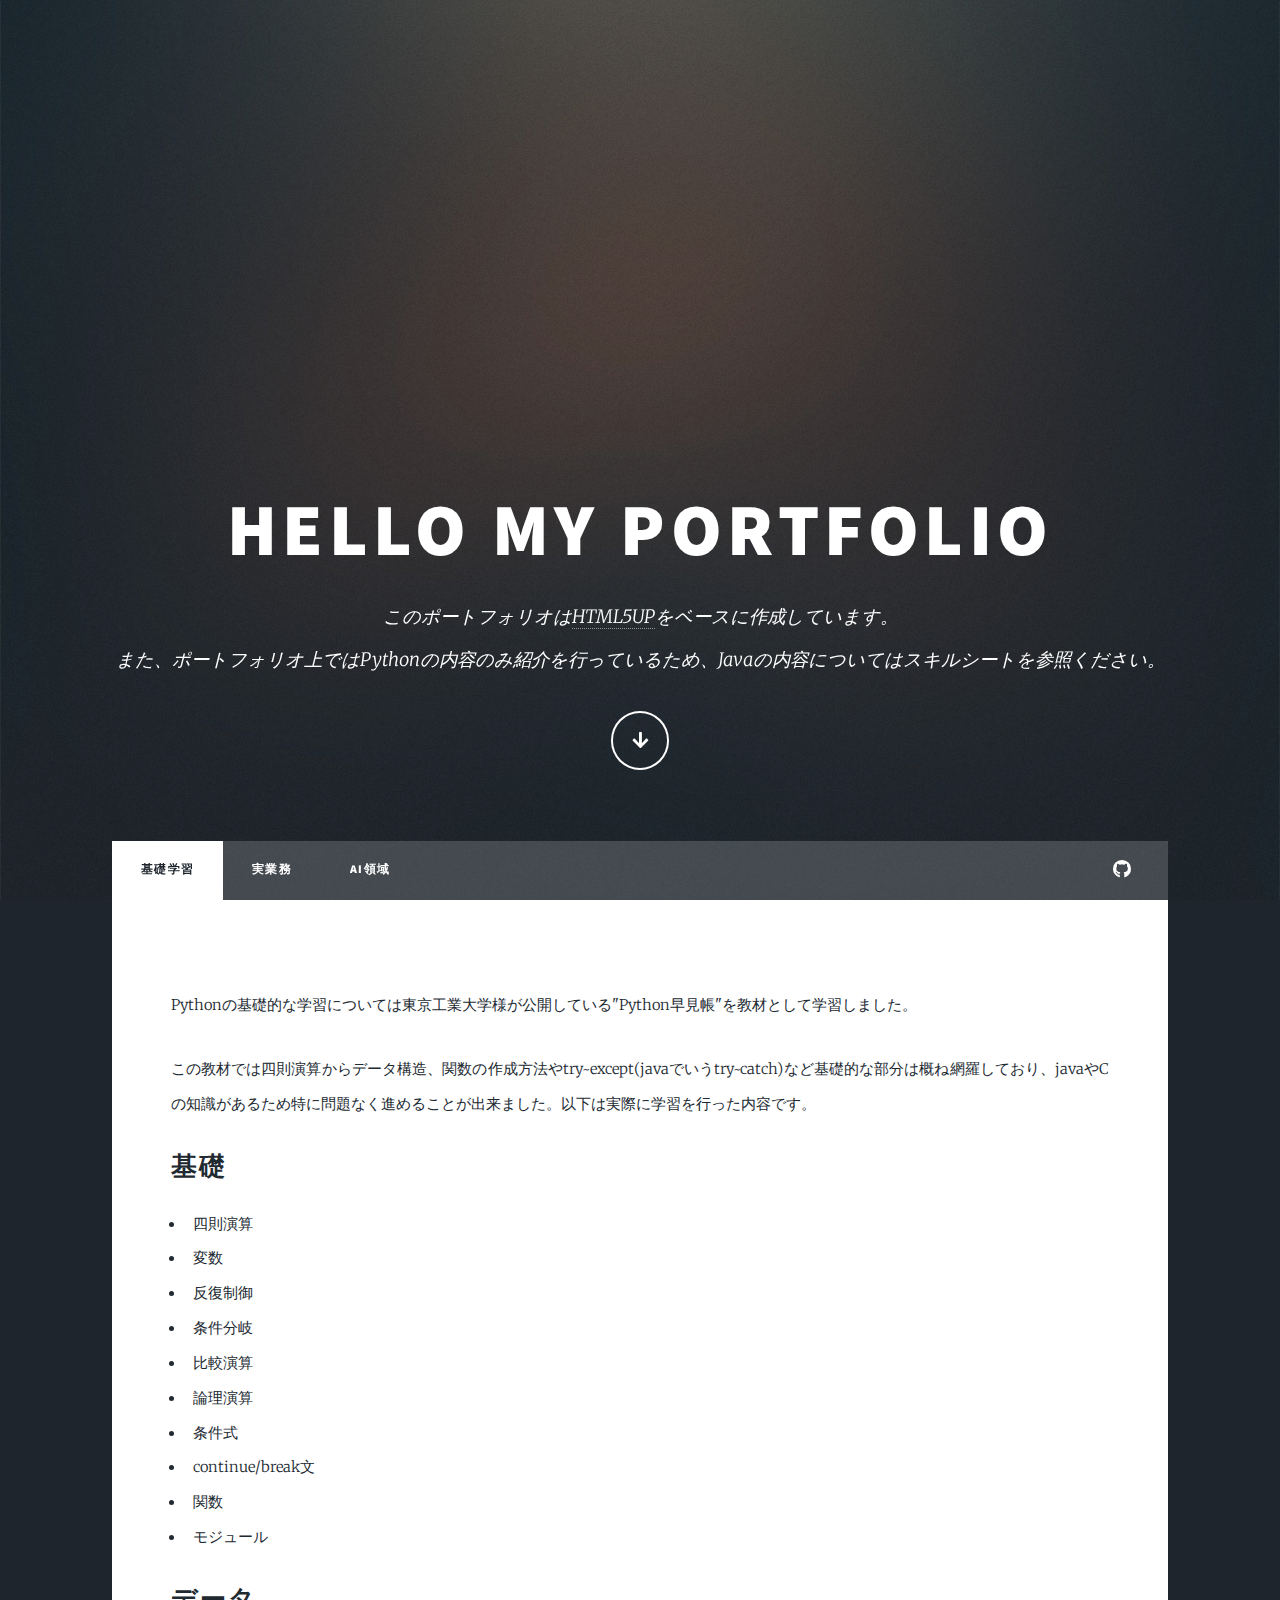
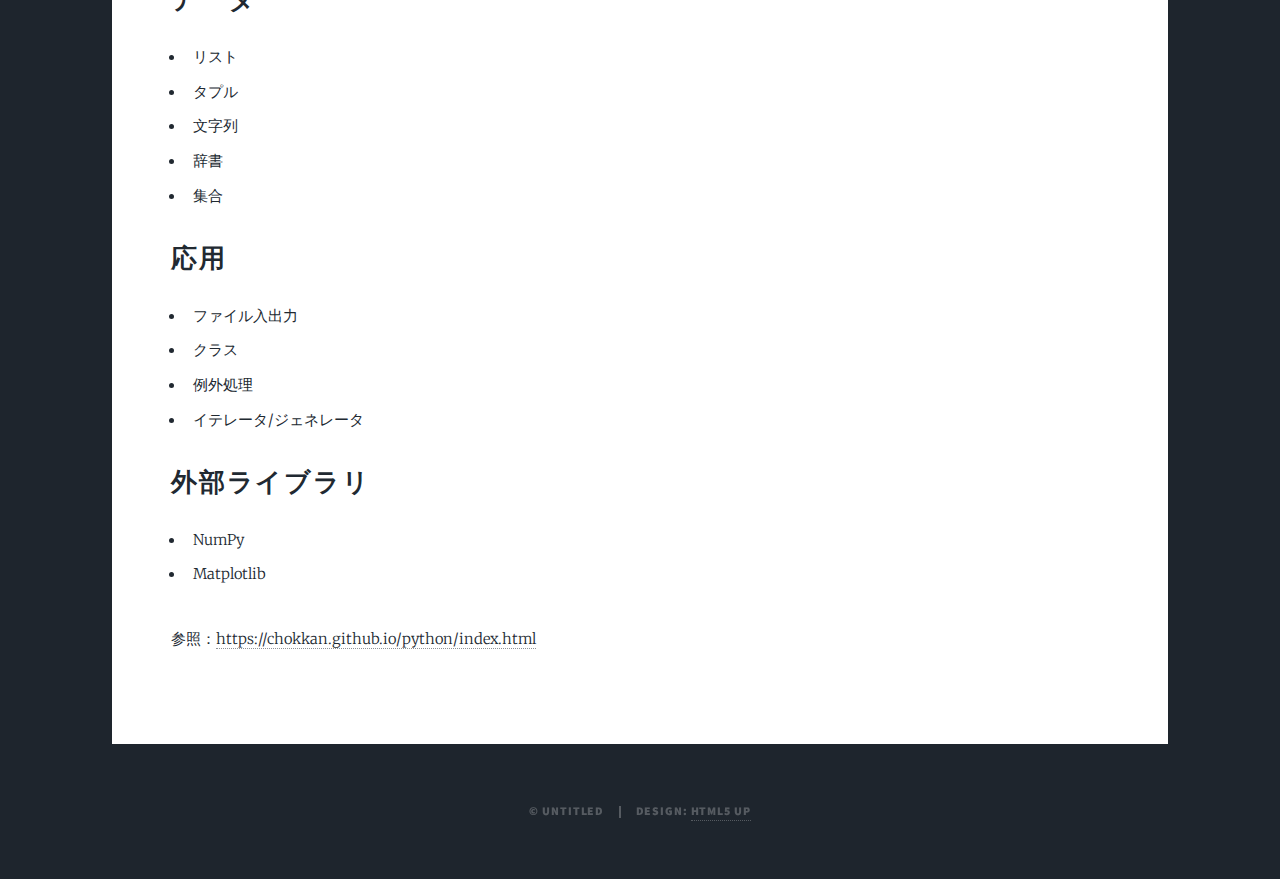
==== commit a9c93990: "更新" ====
--- a/index.html
+++ b/index.html
@@ -35,8 +35,8 @@
 				<!-- Nav -->
 					<nav id="nav">
 						<ul class="links">
-							<li class="active"><a href="index.html">データ加工</a></li>
-							<li><a href="generic.html">データ可視化</a></li>
+							<li class="active"><a href="index.html">基礎学習</a></li>
+							<li><a href="generic.html">実業務</a></li>
 							<li><a href="elements.html">AI領域</a></li>
 						</ul>
 						<ul class="icons">
@@ -48,65 +48,55 @@
 					<div id="main">
 						<!-- Post -->
 							<section class="post">
-								<p>過去の業務や自己研鑽の際にcsvデータを加工することが多々あります。例えば、必要なカラムのみを切り出したり、一定以上の値のみを取得するためにフィルタを適応したり様々あります。そのような作業が発生した際に処理が軽く、自由度の高いPythonでデータの加工を行いました。</p>
-								<p>使用ライブラリ：pandas</p>
+								<p>Pythonの基礎的な学習については東京工業大学様が公開している"Python早見帳"を教材として学習しました。</p>
+								<p>この教材では四則演算からデータ構造、関数の作成方法やtry~except(javaでいうtry~catch)など基礎的な部分は概ね網羅しており、javaやCの知識があるため特に問題なく進めることが出来ました。以下は実際に学習を行った内容です。</p>
+								<section>
+									<h2>基礎</h2>
+									<ul>
+									  <li>四則演算</li>
+									  <li>変数</li>
+									  <li>反復制御</li>
+									  <li>条件分岐</li>
+									  <li>比較演算</li>
+									  <li>論理演算</li>
+									  <li>条件式</li>
+									  <li>continue/break文</li>
+									  <li>関数</li>
+									  <li>モジュール</li>
+									</ul>
+								  </section>
+								  
+								  <section>
+									<h2>データ</h2>
+									<ul>
+									  <li>リスト</li>
+									  <li>タプル</li>
+									  <li>文字列</li>
+									  <li>辞書</li>
+									  <li>集合</li>
+									</ul>
+								  </section>
+								  
+								  <section>
+									<h2>応用</h2>
+									<ul>
+									  <li>ファイル入出力</li>
+									  <li>クラス</li>
+									  <li>例外処理</li>
+									  <li>イテレータ/ジェネレータ</li>
+									</ul>
+								  </section>
+								  
+								  <section>
+									<h2>外部ライブラリ</h2>
+									<ul>
+									  <li>NumPy</li>
+									  <li>Matplotlib</li>
+									</ul>
+								  </section>
+								<p>参照：<a href="https://chokkan.github.io/python/index.html">https://chokkan.github.io/python/index.html</a></p>
 							</section>
-							<section class="posts">
-								<article>
-									<header>
-										<h2>フィルタの適用</h2>
-									</header>
-									<p>以下の例では"value"が10を超えているレコードだけを抽出して新しいcsvファイルに書き込んでいます。</p>
-									<pre><code>import pandas as pd
 
-df = pd.read_csv('data.csv')
-
-filtered_df = df[df['value'] > 10]
-filtered_df.to_csv('output.csv', index=False)</code></pre>
-								</article>
-								<article>
-									<header>
-										<h2>新規カラムの追加</h2>
-									</header>
-									<p>以下の例では"text"に入っている文字列を元に文字数(text_length)というカラムを追加しています。例文では文字数のカラムを追加していますが、平均値や中央値などプログラミング上で算出できる値であれば同様にしてcsvへ追加することが出来ます。</p>
-									<pre><code>import pandas as pd
-
-df = pd.read_csv('data.csv')
-
-df['text_length'] = df['text'].apply(lambda x: len(str(x)))
-df.to_csv('output.csv', index=False)</code></pre>
-								</article>
-								<article>
-									<header>
-										<h2>カラム名が異なる別々のcsvをマージ</h2>
-									</header>
-									<p>複数の実験データを使用する場合、値の意味は同じであるものの、カラム名のみが異なる場合があるため、そのような場合にはカラム名のリネームを行いつつ実験にデータを用いるために複数データをマージすることがあります。以下ではdata2.csvのカラム名"kuni"をdata1.csvのカラム名"country"に合わせ、必要となるカラムのみを抽出してマージしています。</p>
-									<pre><code>import pandas as pd
-
-df_1 = pd.read_csv('data1.csv')
-df_2 = pd.read_csv('data2.csv')
-
-df_2.rename(columns = {"kuni":"country"}, inplace=True)
-df_marge = pd.concat([df_1[["country","text", "value"]], df_2[["country","text", "value"]]])
-
-df_marge.to_csv('output.csv', index=False)</code></pre>
-								</article>
-								<article>
-									<header>
-										<h2>カテゴリ分類</h2>
-									</header>
-									<p>値の境界値を設定することでカテゴリを別途付与することができます。以下の例では"value"の値に境界値を設け、その値を元にcategoryカラムを作成しています。</p>
-									<pre><code>import pandas as pd
-
-df = pd.read_csv('data.csv')
-
-b = [0, 33, 66, 100]
-l = ['低', '中', '高']
-df['category'] = pd.cut(df['value'], bins=b, labels=l, include_lowest=True)
-
-df.to_csv('output.csv', index=False)</code></pre>
-								</article>
-							</section>
 					</div>
 
 
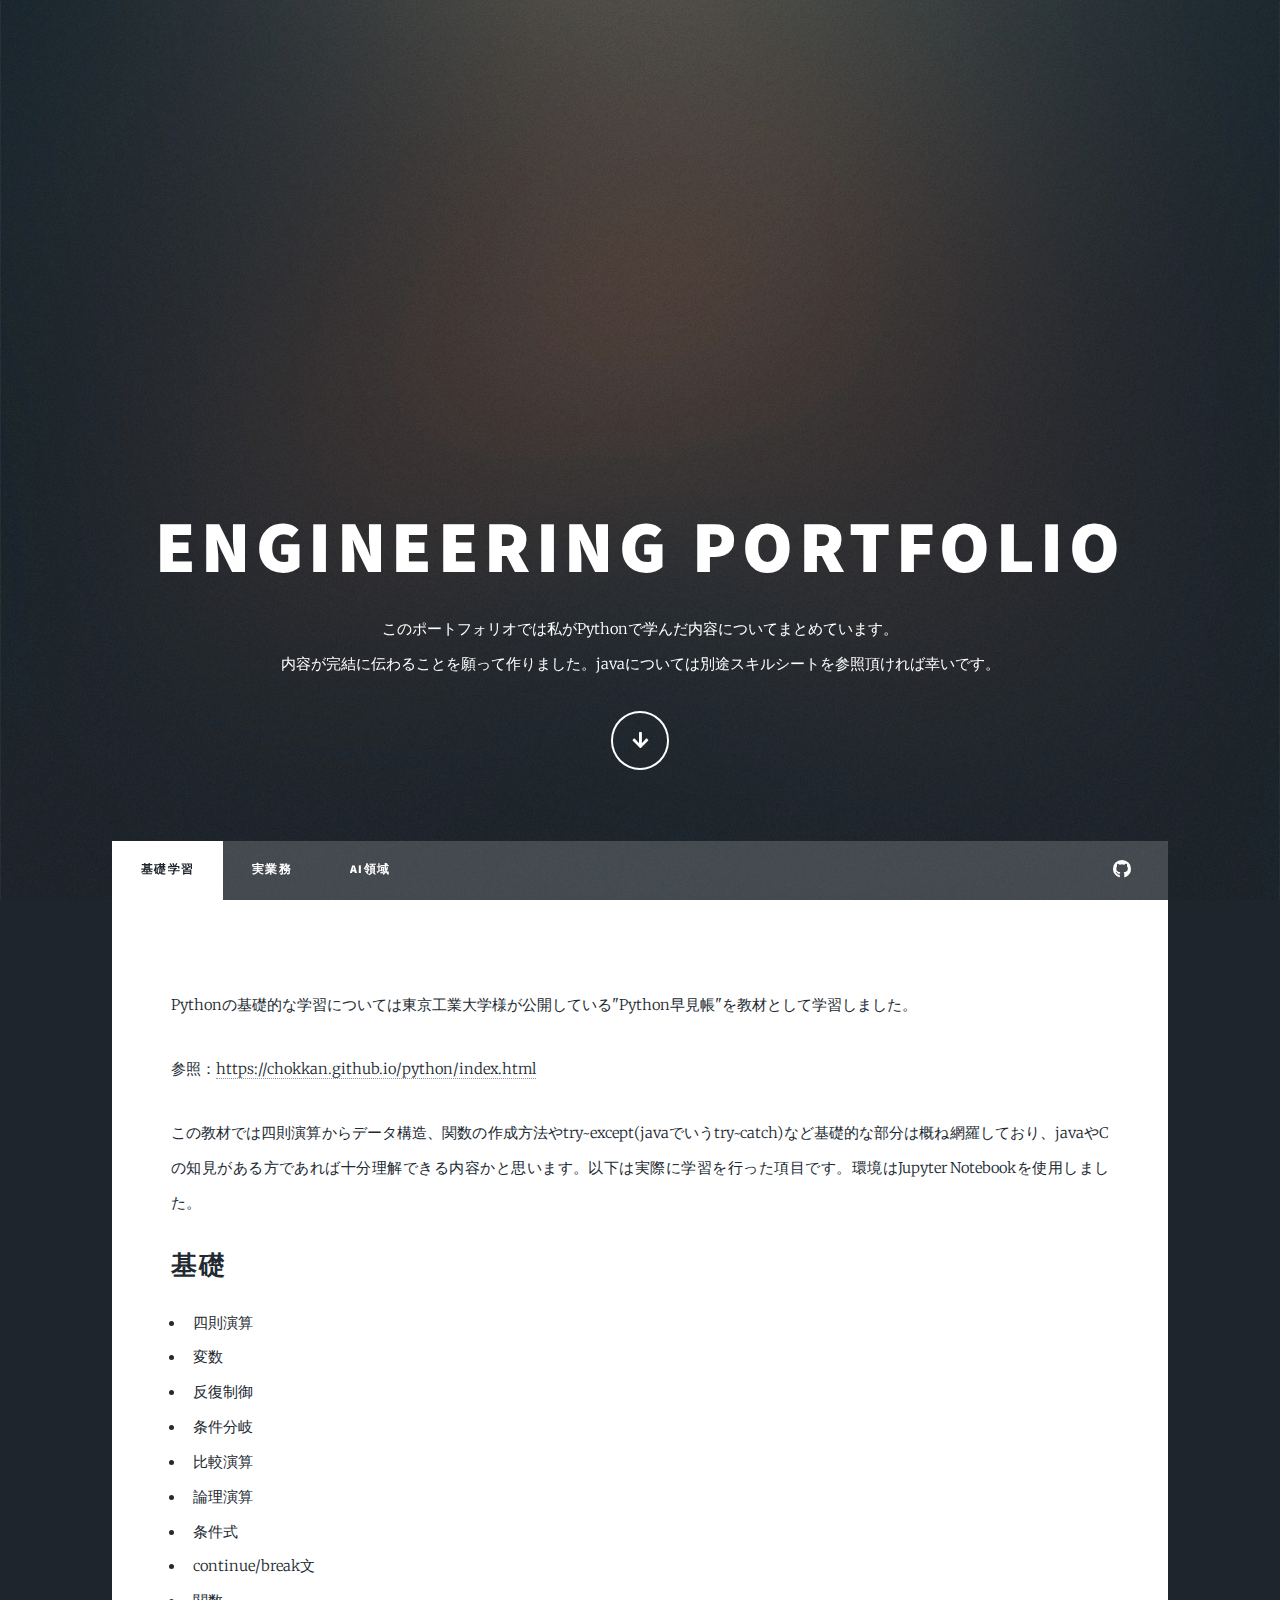
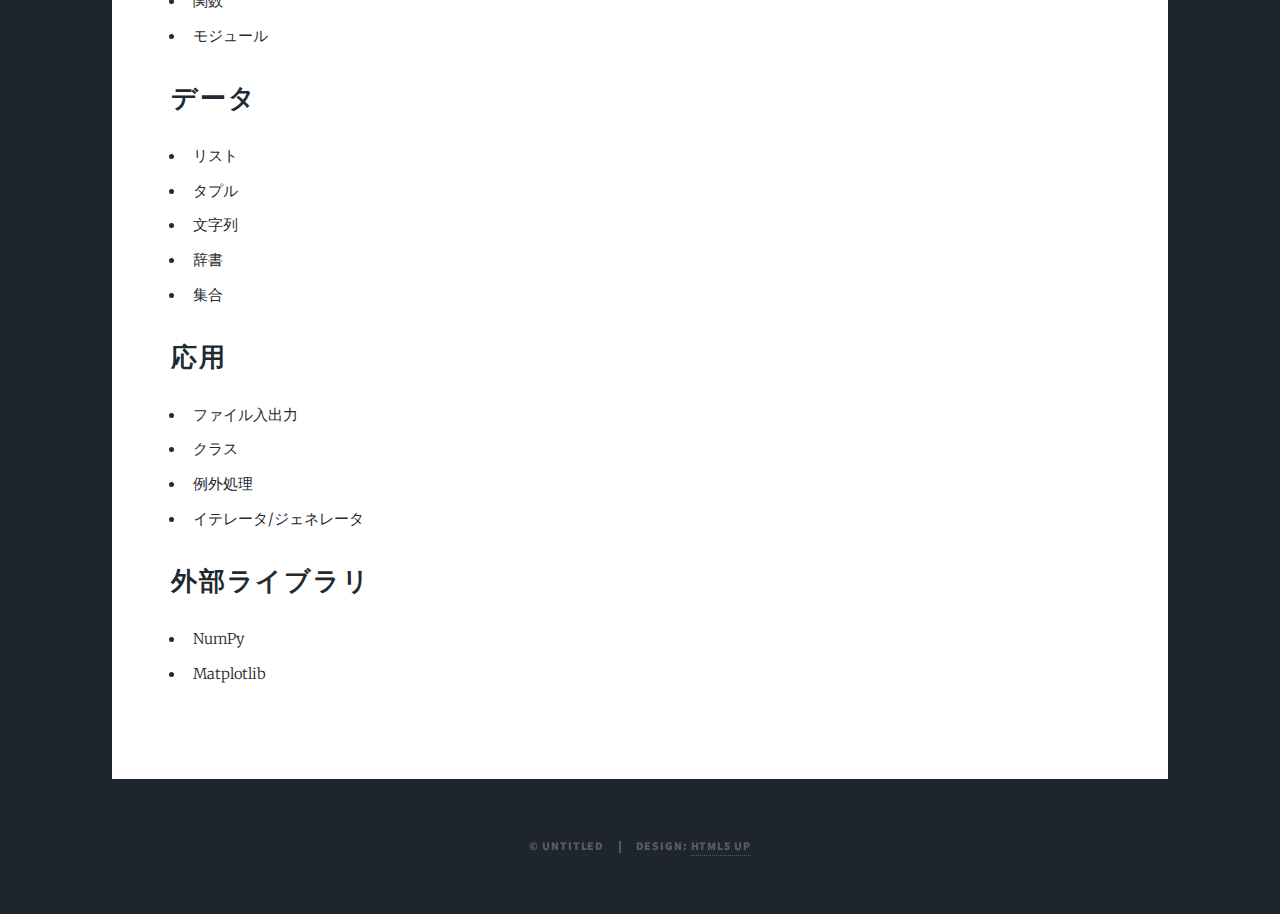
==== commit f81075e6: "renew" ====
--- a/index.html
+++ b/index.html
@@ -6,7 +6,7 @@
 -->
 <html>
 	<head>
-		<title>Massively by HTML5 UP</title>
+		<title>portfolio</title>
 		<meta charset="utf-8" />
 		<meta name="viewport" content="width=device-width, initial-scale=1, user-scalable=no" />
 		<link rel="stylesheet" href="assets/css/main.css" />
@@ -19,9 +19,9 @@
 
 				<!-- Intro -->
 					<div id="intro">
-						<h1>Hello my portfolio</h1>
-						<p>このポートフォリオは<a href="https://html5up.net/">HTML5UP</a>をベースに作成しています。<br />
-						また、ポートフォリオ上ではPythonの内容のみ紹介を行っているため、Javaの内容についてはスキルシートを参照ください。</p>
+						<h1>Engineering portfolio</h1>
+						<p>このポートフォリオでは私がPythonで学んだ内容についてまとめています。<br />
+						内容が完結に伝わることを願って作りました。javaについては別途スキルシートを参照頂ければ幸いです。</p>
 						<ul class="actions">
 							<li><a href="#header" class="button icon solid solo fa-arrow-down scrolly">Continue</a></li>
 						</ul>
@@ -49,7 +49,8 @@
 						<!-- Post -->
 							<section class="post">
 								<p>Pythonの基礎的な学習については東京工業大学様が公開している"Python早見帳"を教材として学習しました。</p>
-								<p>この教材では四則演算からデータ構造、関数の作成方法やtry~except(javaでいうtry~catch)など基礎的な部分は概ね網羅しており、javaやCの知識があるため特に問題なく進めることが出来ました。以下は実際に学習を行った内容です。</p>
+								<p>参照：<a href="https://chokkan.github.io/python/index.html">https://chokkan.github.io/python/index.html</a></p>
+								<p>この教材では四則演算からデータ構造、関数の作成方法やtry~except(javaでいうtry~catch)など基礎的な部分は概ね網羅しており、javaやCの知見がある方であれば十分理解できる内容かと思います。以下は実際に学習を行った項目です。環境はJupyter Notebookを使用しました。</p>
 								<section>
 									<h2>基礎</h2>
 									<ul>
@@ -94,7 +95,7 @@
 									  <li>Matplotlib</li>
 									</ul>
 								  </section>
-								<p>参照：<a href="https://chokkan.github.io/python/index.html">https://chokkan.github.io/python/index.html</a></p>
+								
 							</section>
 
 					</div>
--- a/assets/css/main.css
+++ b/assets/css/main.css
@@ -148,7 +148,7 @@
 	}
 
 	body, input, select, textarea {
-		font-family: "Merriweather", Georgia, serif;
+		font-family: "Merriweather", Georgia, arial black;
 		font-weight: 300;
 		font-size: 1rem;
 		line-height: 2.375;
@@ -2597,6 +2597,9 @@
 
 		.image img {
 			display: block;
+			max-width: 100%; /* 画像の最大幅を親要素に合わせる */
+			height: auto; /* 高さを自動調整 */
+			margin-right: 10px; /* 画像の右側に余白を追加（必要に応じて調整） */
 		}
 
 		.image.left, .image.right {
@@ -3392,8 +3395,8 @@
 		}
 
 		#intro p {
-			font-size: 1.25rem;
-			font-style: italic;
+			font-size: 1.0rem;
+			/* font-style: italic; */
 			margin-top: -0.25rem;
 			text-align: center;
 		}
@@ -4687,4 +4690,18 @@
 			visibility: visible;
 		}
 
-	}+	}
+	    /* 画像を横に並べるためのスタイル */
+		.image-container {
+			display: flex;
+			flex-wrap: wrap; /* 画面が狭くなったときに折り返し */
+			justify-content: center; /* 中央寄せ */
+		  }
+	  
+		  .thumbnail {
+			max-width: 400px; /* サムネイル画像の最大幅 */
+			height: auto; /* 高さを自動調整 */
+			margin: 5px; /* 画像の周りに余白を追加 */
+			cursor: pointer; /* カーソルをポインターに変更 */
+		  }
+	  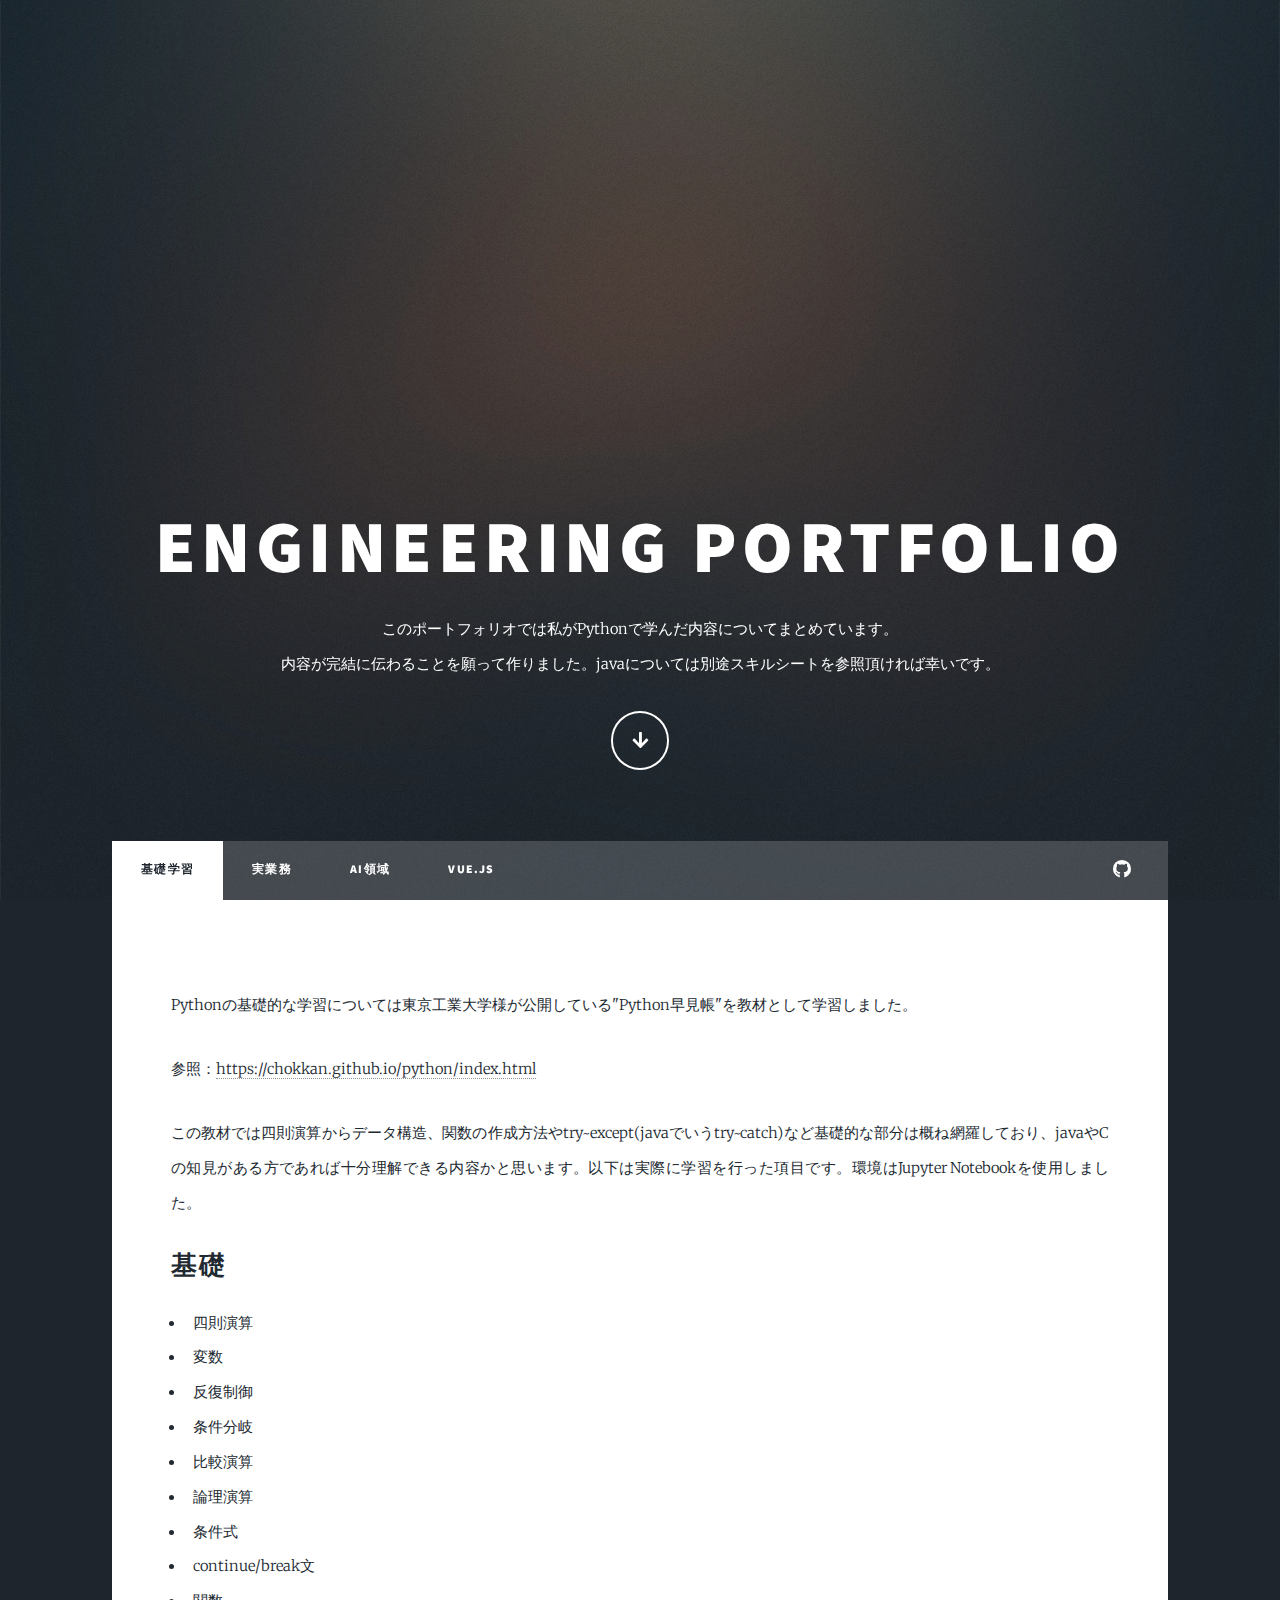
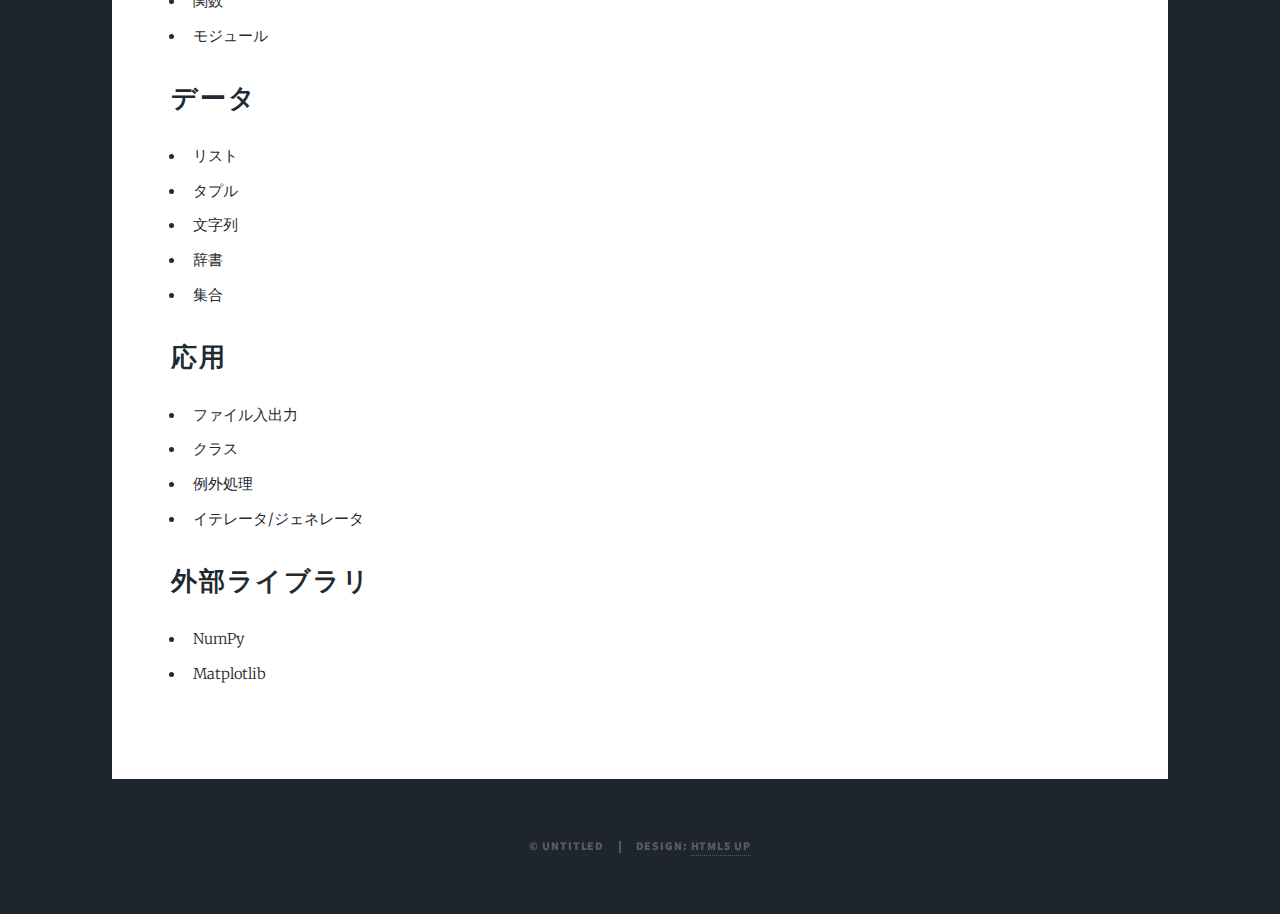
==== commit 5ce13631: "vue追加" ====
--- a/index.html
+++ b/index.html
@@ -38,6 +38,7 @@
 							<li class="active"><a href="index.html">基礎学習</a></li>
 							<li><a href="generic.html">実業務</a></li>
 							<li><a href="elements.html">AI領域</a></li>
+							<li><a href="vuesamp.html">Vue.js</a></li>
 						</ul>
 						<ul class="icons">
 							<li><a href="https://github.com/key410" class="icon brands fa-github"><span class="label">GitHub</span></a></li>
--- a/assets/css/main.css
+++ b/assets/css/main.css
@@ -4704,4 +4704,10 @@
 			margin: 5px; /* 画像の周りに余白を追加 */
 			cursor: pointer; /* カーソルをポインターに変更 */
 		  }
+		  .thumbnail2 {
+			max-width: 800px; /* サムネイル画像の最大幅 */
+			height: auto; /* 高さを自動調整 */
+			margin: 5px; /* 画像の周りに余白を追加 */
+			cursor: pointer; /* カーソルをポインターに変更 */
+		  }
 	  